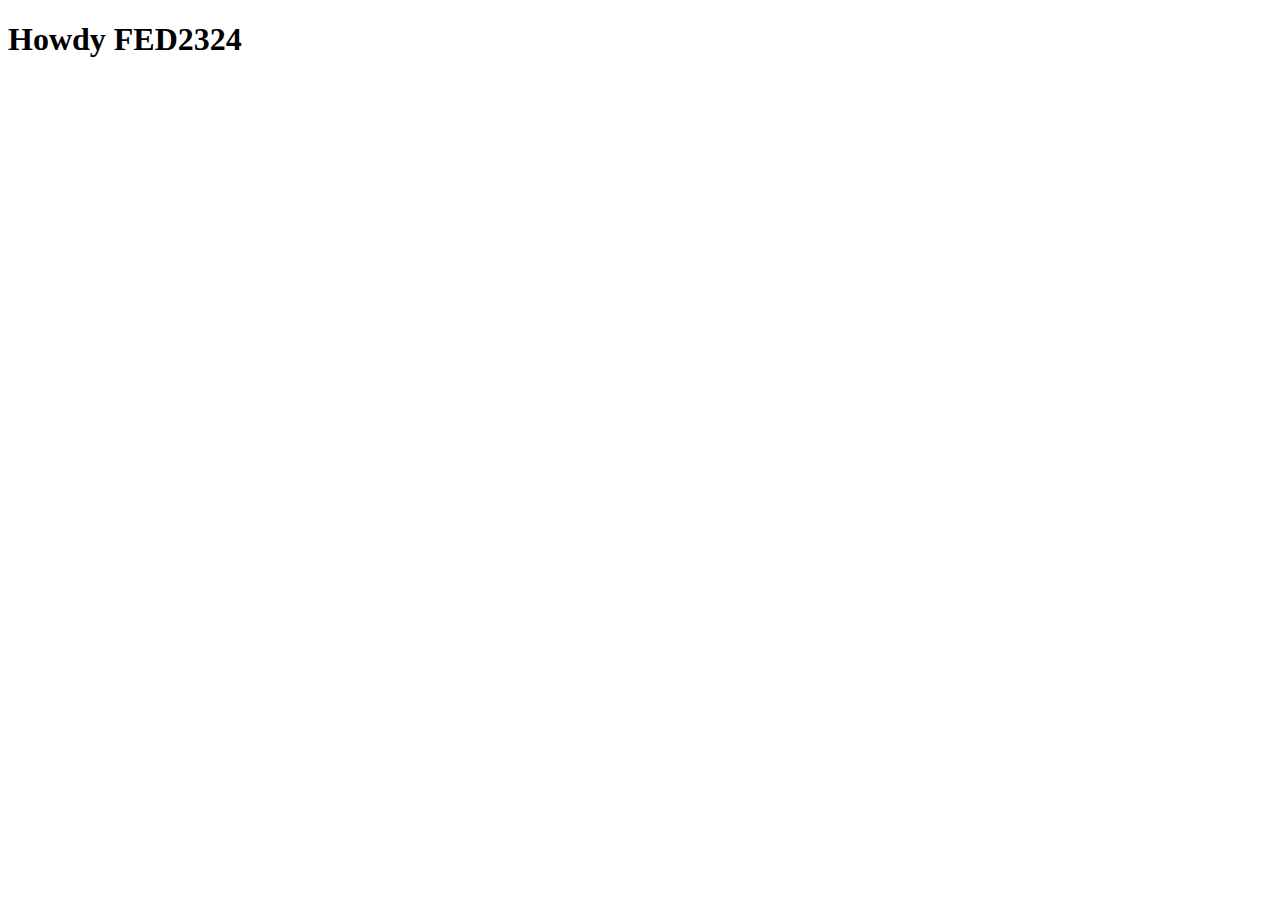
==== index.html @ 6cb4cf5d "Add files via upload" ====
<!doctype html>
<html lang="nl">
	
<head>
	<meta charset="UTF-8">
	<meta name="author" content="jouw naam">
	<meta name="viewport" content="width=device-width, initial-scale=1">
	
	<title>Howdy FED2324</title>
	
	<link href="styles/style.css" rel="stylesheet">
	<link rel="icon" type="image/svg+xml" href="images/favicon.svg">
</head>

<body>
	<h1>Howdy FED2324</h1>

	<script defer src="scripts/script.js"></script>
</body>
	
</html>
---- styles/style.css ----
/**************/
/* CSS REMEDY */
/**************/
*, *::after, *::before {
  box-sizing:border-box;  
}






/*********************/
/* CUSTOM PROPERTIES */
/*********************/
:root {
	/* startje */
	--color-text:#111;
	--color-background:#eee;
}





/****************/
/* JOUW STYLING */
/****************/

/* jouw code */
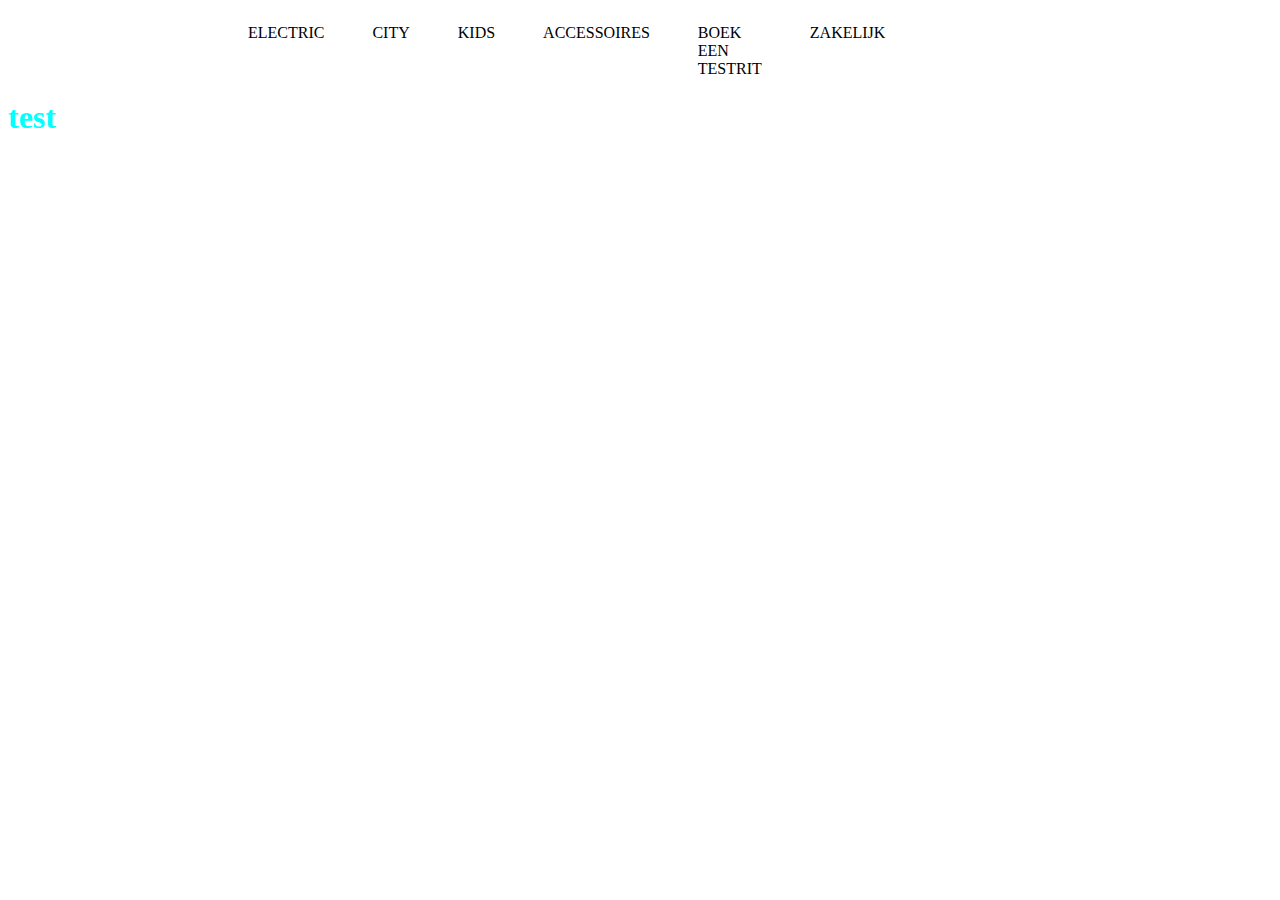
==== commit 507c4e0b: "Add files via upload" ====
--- a/index.html
+++ b/index.html
@@ -1,21 +1,62 @@
-<!doctype html>
-<html lang="nl">
-	
-<head>
-	<meta charset="UTF-8">
-	<meta name="author" content="jouw naam">
-	<meta name="viewport" content="width=device-width, initial-scale=1">
-	
-	<title>Howdy FED2324</title>
-	
-	<link href="styles/style.css" rel="stylesheet">
-	<link rel="icon" type="image/svg+xml" href="images/favicon.svg">
-</head>
-
-<body>
-	<h1>Howdy FED2324</h1>
-
-	<script defer src="scripts/script.js"></script>
-</body>
-	
-</html>
+<!doctype html>
+<html lang="nl">
+	
+<head>
+	<meta charset="UTF-8">
+	<meta name="author" content="Maeren">
+	<meta name="viewport" content="width=device-width, initial-scale=1">
+	
+	<title>fed veloretti</title>
+	
+	<link href="styles/style.css" rel="stylesheet">
+	<link rel="icon" type="image/svg+xml" href="images/favicon.svg">
+</head>
+
+<body>
+    <nav>
+		<ul>
+			<li>
+				<a href="">electric</a>
+			</li>
+			<li>
+				<a href="">city</a>
+			</li>
+			<li>
+				<a href="">kids</a>
+			</li>
+			<li>
+				<a href="">accessoires</a>
+			</li>
+			<li>
+				<a href="">boek een testrit</a>
+			</li>
+			<li>
+				<a href="">zakelijk</a>
+			</li>
+			<li>
+				<a href="">nl</a>
+				<img src="images/nederlandse-vlag.png" alt="taal">
+			</li>
+			<li>
+				<img src="images/login-icon.png" alt="log in en sign up">
+			</li>
+			<li>
+				<img src="images/winkelmand-icon.png" alt="winkelmand">
+			</li>
+		</ul>
+
+	</nav>
+
+    <main>
+		<h1>test</h1>
+
+		<script src="scripts/script.js"></script>
+
+	</main>
+
+    <footer>
+
+	</footer>
+</body>
+	
+</html>--- a/styles/style.css
+++ b/styles/style.css
@@ -1,31 +1,33 @@
-/**************/
-/* CSS REMEDY */
-/**************/
-*, *::after, *::before {
-  box-sizing:border-box;  
-}
-
-
-
-
-
-
-/*********************/
-/* CUSTOM PROPERTIES */
-/*********************/
-:root {
-	/* startje */
-	--color-text:#111;
-	--color-background:#eee;
-}
-
-
-
-
-
-/****************/
-/* JOUW STYLING */
-/****************/
-
-/* jouw code */
-
+h1 {
+    color:aqua;
+}
+
+nav {
+    display: block;
+}
+
+nav ul {
+    list-style:none;
+    display:flex;
+    overflow: hidden;
+    width: 100%;
+    margin-top: 0;
+    color:black;
+    padding-top: 1em;
+    padding-left: 15em;
+}
+
+li {
+    padding-right: 3em;
+
+}
+
+ul :nth-child(7) {
+    padding-left: 40em;
+}
+
+nav a {
+    text-transform: uppercase;
+    color: black;
+    text-decoration: none;
+}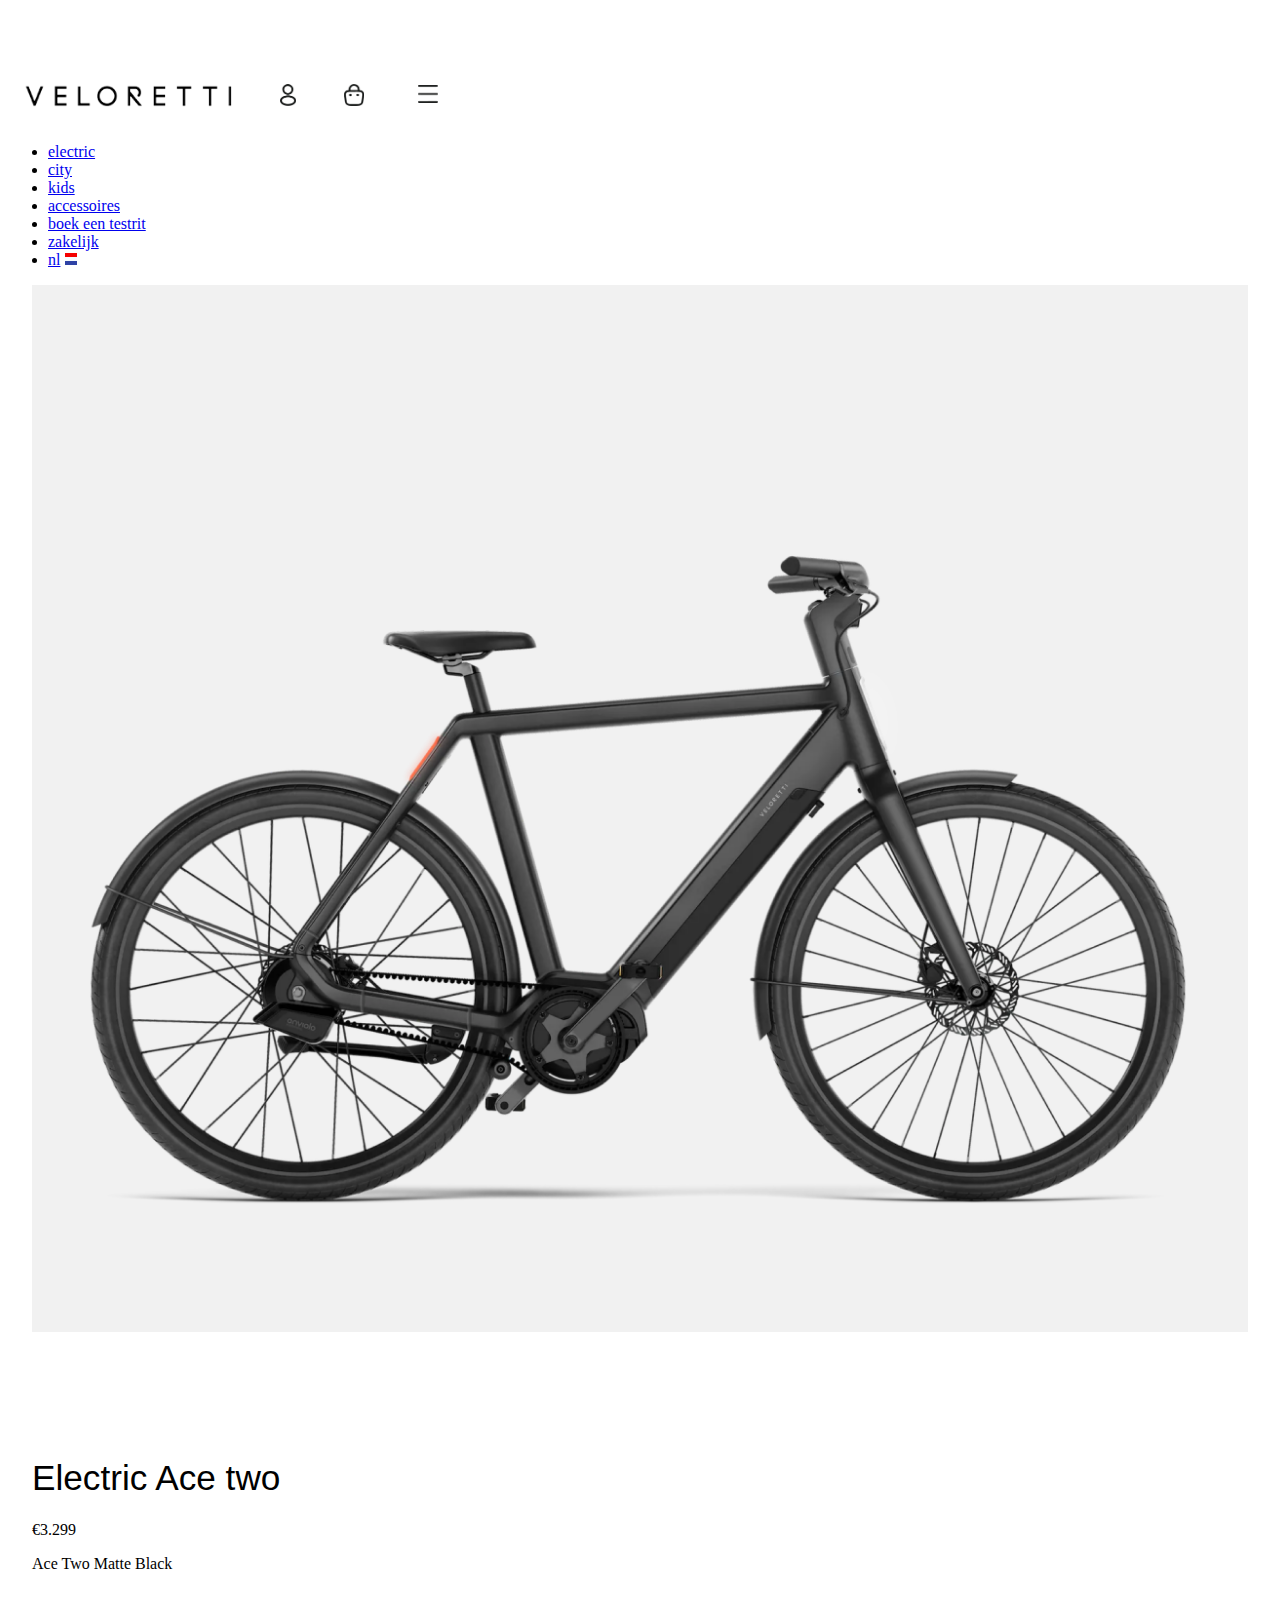
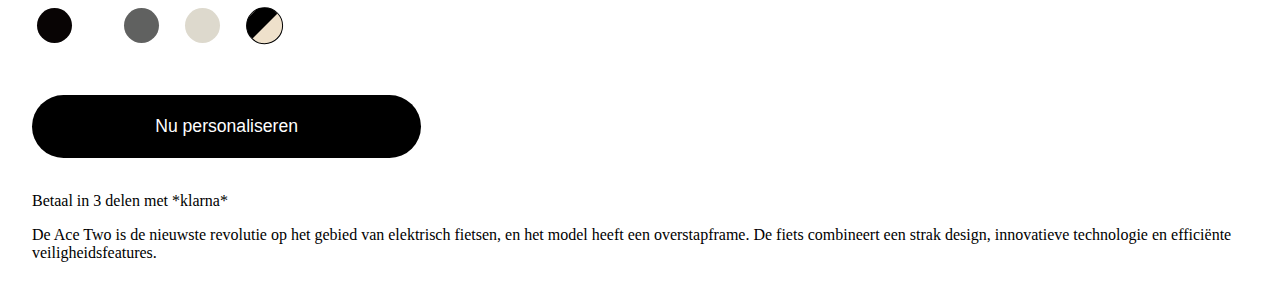
==== commit f8b1f731: "Add files via upload" ====
--- a/index.html
+++ b/index.html
@@ -16,26 +16,7 @@
     <nav>
 		<ul>
 			<li>
-				<a href="">electric</a>
-			</li>
-			<li>
-				<a href="">city</a>
-			</li>
-			<li>
-				<a href="">kids</a>
-			</li>
-			<li>
-				<a href="">accessoires</a>
-			</li>
-			<li>
-				<a href="">boek een testrit</a>
-			</li>
-			<li>
-				<a href="">zakelijk</a>
-			</li>
-			<li>
-				<a href="">nl</a>
-				<img src="images/nederlandse-vlag.png" alt="taal">
+				<img src="images/logo-veloretti.png" alt="veloretti logo">
 			</li>
 			<li>
 				<img src="images/login-icon.png" alt="log in en sign up">
@@ -43,14 +24,69 @@
 			<li>
 				<img src="images/winkelmand-icon.png" alt="winkelmand">
 			</li>
+			<li>
+				<button><img src="images/hamburgermenu-icon.png" alt="hamburgermenu"></button>
+			</li>
+		</ul>
+	</nav>
+
+	<ul>
+		<li>
+			<a href="#">electric</a>
+		</li>
+		<li>
+			<a href="#">city</a>
+		</li>
+		<li>
+			<a href="#">kids</a>
+		</li>
+		<li>
+			<a href="#">accessoires</a>
+		</li>
+		<li>
+			<a href="#">boek een testrit</a>
+		</li>
+		<li>
+			<a href="#">zakelijk</a>
+		</li>
+		<li>
+			<a href="#">nl</a>
+			<img src="images/nederlandse-vlag.png" alt="taal">
+		</li>
+	</ul>
+
+    <main>
+		<img src="images/ace-two-side-2.png">
+
+		<h1>Electric Ace two</h1> 
+
+		<p>€3.299</p>
+
+		<p>Ace Two Matte Black</p>
+
+		<ul>
+			<li>
+				<button></button>
+			</li>
+			<li>
+				<button></button>
+			</li>
+			<li>
+				<button></button>
+			</li>
+			<li>
+				<button></button>
+			</li>
 		</ul>
 
-	</nav>
+		
 
-    <main>
-		<h1>test</h1>
+		<button>Nu personaliseren</button>
 
 		<script src="scripts/script.js"></script>
+
+		<p>Betaal in 3 delen met *klarna*</p>
+		<p>De Ace Two is de nieuwste revolutie op het gebied van elektrisch fietsen, en het model heeft een overstapframe. De fiets combineert een strak design, innovatieve technologie en efficiënte veiligheidsfeatures.</p>
 
 	</main>
 
--- a/styles/style.css
+++ b/styles/style.css
@@ -1,33 +1,219 @@
+/**************/
+/* CSS REMEDY */
+/**************/
+*, *::after, *::before {
+    box-sizing:border-box;  
+  }
+  
+  
+  
+  
+  
+  
+  /*********************/
+  /* CUSTOM PROPERTIES */
+  /*********************/
+  :root {
+      /* startje */
+      --color-text:#111;
+      --color-background:#eee;
+  }
+  
+  
+  
+  
+  
+  /****************/
+  /* JOUW STYLING */
+  /****************/
+
+html {
+    display: flex;
+}
+
+main {
+    margin-left: 1.5em;
+    margin-right: 1.5em;
+}
+
 h1 {
-    color:aqua;
-}
+    font-family: Arial, Helvetica, sans-serif;
+    font-size: 2.2em;
+    font-weight: 500;
+    display: flex;
+    margin-top: 10%;
+}
+
+  /* werkt niet */
+main :nth-of-type(1) p {
+    font-family: Arial, Helvetica, sans-serif;
+    font-size: 6em;
+    font-weight: 100;
+    margin-right: 0;
+    display: flex;
+    justify-content: flex-end;
+    align-items: flex-start;
+}
+
+main :nth-of-type(2) p {
+    font-family: Arial, Helvetica, sans-serif;
+    font-size: 4em;
+    font-weight: 100;
+    display: flex;
+}
+  /* werkt niet */
+
+main button {
+    margin-top: 1em;
+    margin-bottom: 1em;
+    padding: 1.2em;
+    padding-left: 7em;
+    padding-right: 7em;
+    font-size: 1.1em;
+    border-radius: 5em;
+    background-color: black;
+    color: white;
+    border: none;
+}
+
+main ul {
+    list-style:none;
+    margin-left: 0;
+}
+
+main ul button {
+    border-radius: 5em;
+    padding: 1em;
+    margin-top: 1em;
+    margin-left: 0;
+    margin-right: 0;
+}
+
+main ul li:first-of-type button {
+    background-color: #080404;
+    margin-right: -1.5em;
+    margin-left: -2em;
+}
+
+main ul li:nth-of-type(2) button {
+    background-color: #606160;
+    margin-right: -1.5em;
+
+}
+
+main ul li:nth-of-type(3) button {
+    background-color: #ddd9cd;
+    margin-right: -1.5em;
+}
+
+main ul li:nth-of-type(4) button {
+    background-color: #efe1cb;
+    border-color: black;
+    border: .01em solid black;
+    background: linear-gradient(
+        to right,
+        #efe1cb 0%,
+        #efe1cb 50%,
+        black 50%,
+        black 100%);
+    rotate: 225deg;
+}
+
+main ul li {
+    display: inline-block;
+}
+
+main img{
+    max-width: 100%;
+    height: auto;
+    margin: 0;
+    background-color: #f1f1f1;
+}
+
+/*********************/
+  /* NAVIGATIEBALK */
+  /*********************/
 
 nav {
-    display: block;
-}
-
-nav ul {
-    list-style:none;
-    display:flex;
-    overflow: hidden;
-    width: 100%;
-    margin-top: 0;
-    color:black;
-    padding-top: 1em;
-    padding-left: 15em;
-}
-
-li {
-    padding-right: 3em;
-
-}
-
-ul :nth-child(7) {
-    padding-left: 40em;
+    display: flex;
 }
 
 nav a {
     text-transform: uppercase;
     color: black;
     text-decoration: none;
+    font-family: Arial, Helvetica, sans-serif
+}
+
+nav ul {
+    list-style:none;
+    overflow: hidden;
+    display: flex;
+    width: 100%;
+    margin-top: 0;
+    color:black;
+    margin-top: 6%;
+    padding-left: 1em;
+}
+
+li {
+    padding-right: 3em;
+}
+
+ul img {
+    max-width: 13em;
+    height: auto;
+    margin-top: 0;
+}
+
+ul :nth-of-type(2) img, ul :nth-of-type(3) img, ul :nth-of-type(4) img {
+    max-height: 1.4em;
+    width: auto;
+    justify-content: flex-end;
+    margin-right: 0;
+}
+
+nav ul li:not(:first-of-type) {
+    margin-top: 0;
+    max-width: 15em;
+    height: auto;
+}
+
+/*********************/
+  /*                  */
+  /*********************/
+
+nav ul li ul {
+    list-style: none;
+    display: none;
+}
+
+nav ul li button {
+    border: none;
+    background-color: transparent;
+}
+
+nav ul li ul li a {
+    width: 100%;
+    display: block;
+    background-color: black;
+    color: black;
+    font-size: 1.0em;
+    padding: 1.5em 1.6em;
+    transition: 0.2s;
+    text-decoration: none;
+}
+
+@media screen and (min-width: 2000px) {
+	.hamburger-container { display: none; }
+	nav {
+		ul#menu {
+			display: inline;
+
+			li {
+				display: inline-block;
+				margin-right: -5px;
+			}
+		}
+	}
 }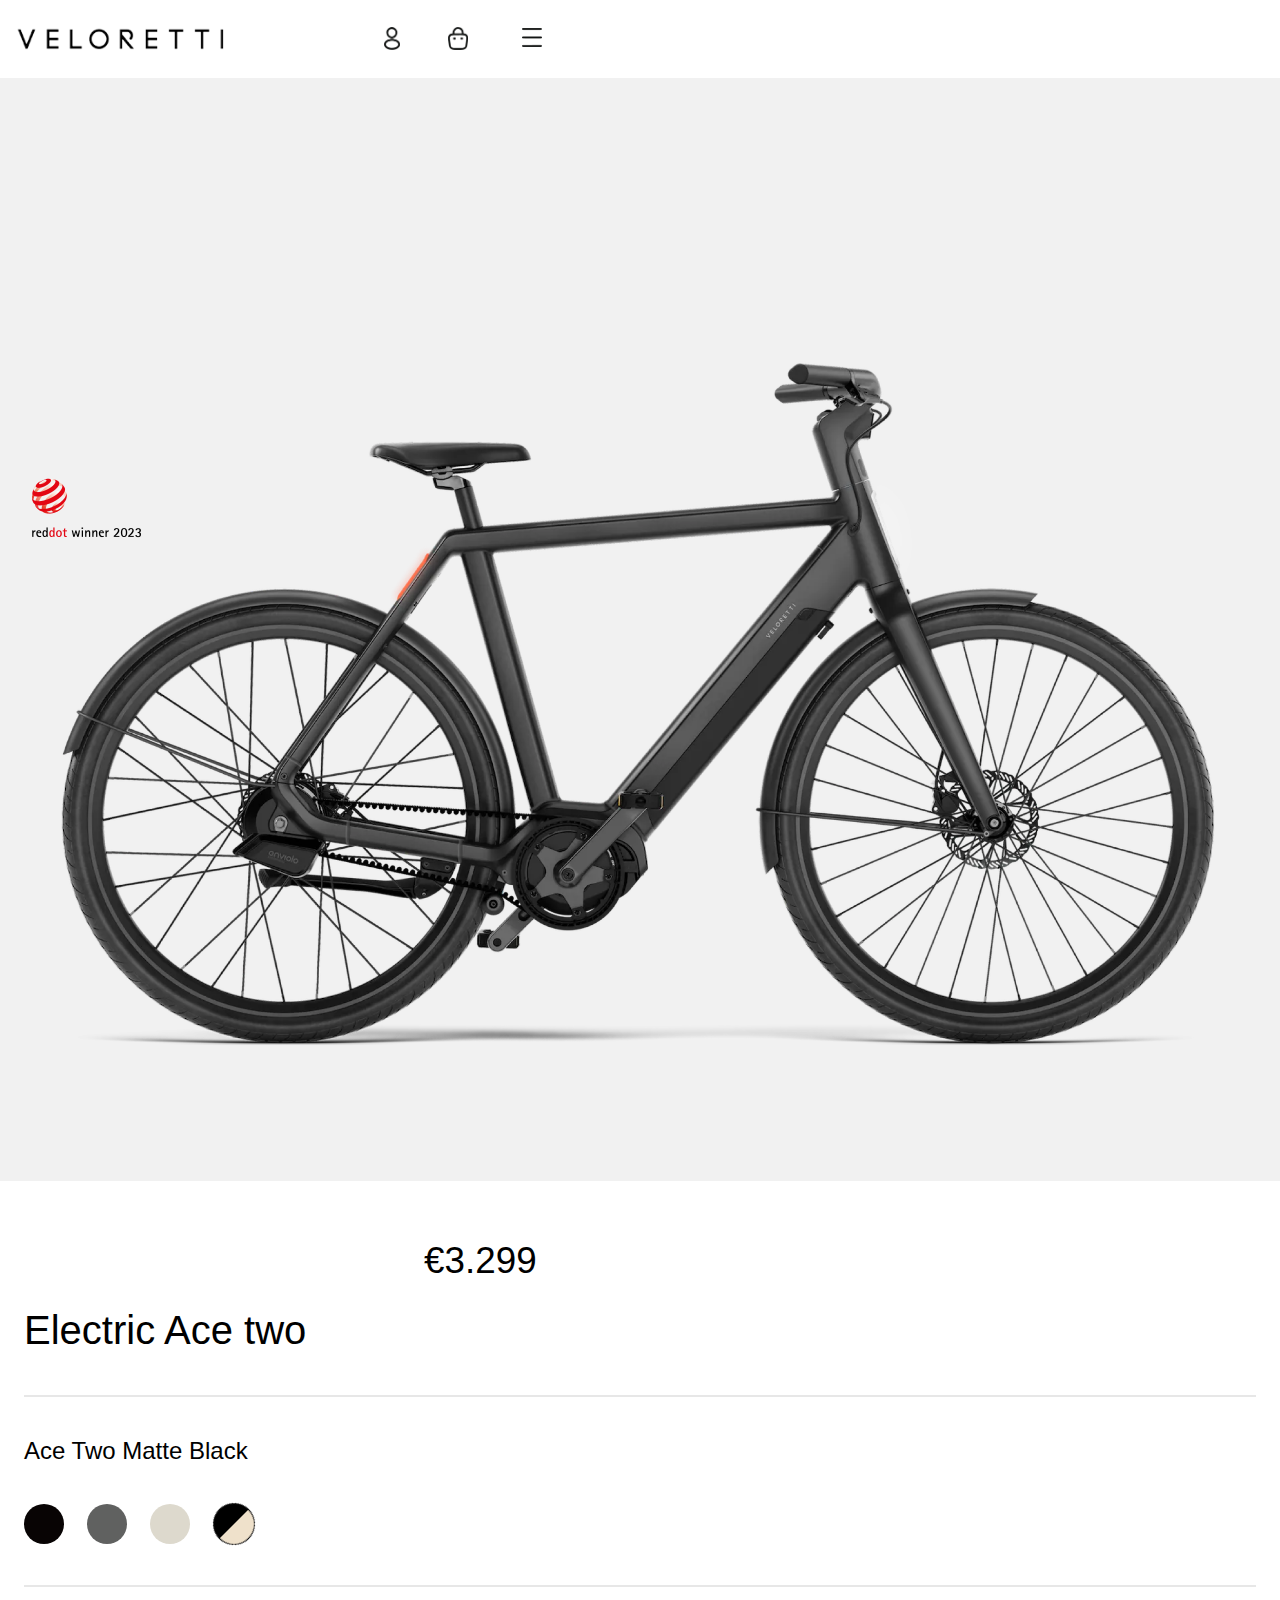
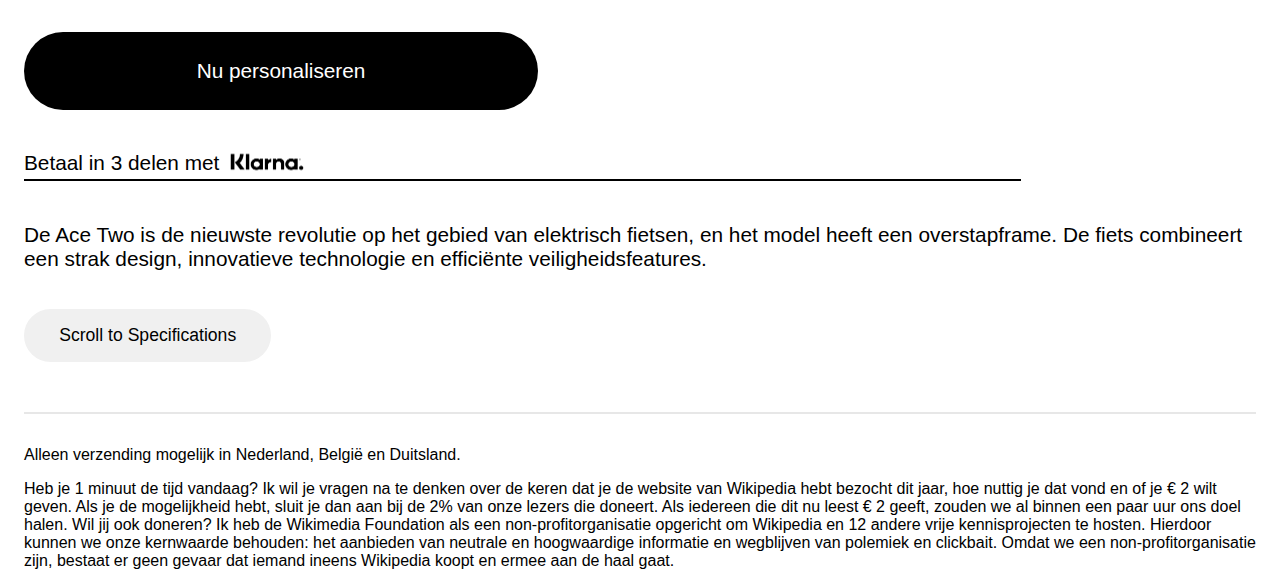
==== commit fc2eea2a: "Add files via upload" ====
--- a/index.html
+++ b/index.html
@@ -25,42 +25,52 @@
 				<img src="images/winkelmand-icon.png" alt="winkelmand">
 			</li>
 			<li>
-				<button><img src="images/hamburgermenu-icon.png" alt="hamburgermenu"></button>
+				<button aria-label="menu" aria-expanded="false"><img src="images/hamburgermenu-icon.png" alt="hamburgermenu" aria-hidden="true"></button>
 			</li>
 		</ul>
 	</nav>
 
+<!--
+	<button><img src="images/hamburgermenu-close-icon.png"></button>
+
 	<ul>
 		<li>
-			<a href="#">electric</a>
+			<button>electric</button>
 		</li>
 		<li>
-			<a href="#">city</a>
+			<button>city</button>
 		</li>
 		<li>
-			<a href="#">kids</a>
+			<button>kids</button>
 		</li>
 		<li>
-			<a href="#">accessoires</a>
+			<button>accessoires</button>
 		</li>
 		<li>
-			<a href="#">boek een testrit</a>
+			<button>boek een testrit</button>
 		</li>
 		<li>
-			<a href="#">zakelijk</a>
+			<button>zakelijk</button>
 		</li>
 		<li>
-			<a href="#">nl</a>
+			<button>nl</button>
 			<img src="images/nederlandse-vlag.png" alt="taal">
 		</li>
 	</ul>
+-->
 
     <main>
 		<img src="images/ace-two-side-2.png">
 
+		<img src="images/reddot-winner.png">
+
+	<div class=TitelPrijs>
 		<h1>Electric Ace two</h1> 
 
 		<p>€3.299</p>
+	</div>
+
+	<div class="Line"></div>
 
 		<p>Ace Two Matte Black</p>
 
@@ -79,14 +89,24 @@
 			</li>
 		</ul>
 
-		
+		<div class="Line2"></div>
 
 		<button>Nu personaliseren</button>
 
 		<script src="scripts/script.js"></script>
 
-		<p>Betaal in 3 delen met *klarna*</p>
+		<p>Betaal in 3 delen met<img src="images/Klarna-Logo.png"></p>
 		<p>De Ace Two is de nieuwste revolutie op het gebied van elektrisch fietsen, en het model heeft een overstapframe. De fiets combineert een strak design, innovatieve technologie en efficiënte veiligheidsfeatures.</p>
+
+		<button>Scroll to Specifications</button>
+
+		<div class="Line3"></div>
+
+		<p>Alleen verzending mogelijk in Nederland, België en Duitsland.</p>
+
+		<p>Heb je 1 minuut de tijd vandaag? Ik wil je vragen na te denken over de keren dat je de website van Wikipedia hebt bezocht dit jaar, hoe nuttig je dat vond en of je € 2 wilt geven. Als je de mogelijkheid hebt, sluit je dan aan bij de 2% van onze lezers die doneert. Als iedereen die dit nu leest € 2 geeft, zouden we al binnen een paar uur ons doel halen. Wil jij ook doneren?
+
+			Ik heb de Wikimedia Foundation als een non-profitorganisatie opgericht om Wikipedia en 12 andere vrije kennisprojecten te hosten. Hierdoor kunnen we onze kernwaarde behouden: het aanbieden van neutrale en hoogwaardige informatie en wegblijven van polemiek en clickbait. Omdat we een non-profitorganisatie zijn, bestaat er geen gevaar dat iemand ineens Wikipedia koopt en ermee aan de haal gaat.</p>
 
 	</main>
 
--- a/styles/style.css
+++ b/styles/style.css
@@ -29,6 +29,14 @@
 
 html {
     display: flex;
+    position: relative;
+    font-family: Arial, Helvetica, sans-serif;
+    width: 100%;
+    height: 100%;
+}
+
+body {
+    margin:0;
 }
 
 main {
@@ -36,44 +44,63 @@
     margin-right: 1.5em;
 }
 
+.TitelPrijs {
+    display: flex;
+}
+
 h1 {
-    font-family: Arial, Helvetica, sans-serif;
-    font-size: 2.2em;
+    font-size: 2.5em;
     font-weight: 500;
     display: flex;
     margin-top: 10%;
 }
 
-  /* werkt niet */
-main :nth-of-type(1) p {
-    font-family: Arial, Helvetica, sans-serif;
-    font-size: 6em;
+.TitelPrijs p{
+    font-size: 2.3em;
     font-weight: 100;
-    margin-right: 0;
-    display: flex;
-    justify-content: flex-end;
-    align-items: flex-start;
-}
-
-main :nth-of-type(2) p {
-    font-family: Arial, Helvetica, sans-serif;
-    font-size: 4em;
+    display: flex;
+    flex: flex-end;
+    margin-top: 1.5em;
+    margin-left: 3.2em;
+}
+
+main > p:nth-of-type(1) {
+    font-size: 1.5em;
     font-weight: 100;
     display: flex;
 }
-  /* werkt niet */
-
-main button {
+
+main p:nth-of-type(2) {
+    font-size: 1.3em;
+    font-weight: 100;
+    display: flex;
+    border-bottom: solid;
+    border-bottom-width: .1em;
+    border-bottom-color: black;
+    margin-right: 11.3em;
+    padding-bottom: .2em;
+    margin-bottom: 2em;
+}
+
+main p:nth-of-type(3) {
+    font-size: 1.3em;
+    font-weight: 100;
+    display: flex;
+}
+
+main > button:first-of-type {
     margin-top: 1em;
     margin-bottom: 1em;
-    padding: 1.2em;
-    padding-left: 7em;
-    padding-right: 7em;
-    font-size: 1.1em;
+    padding-top: 1.3em; 
+    padding-bottom: 1.3em;
+    padding-left: 8.3em;
+    padding-right: 8.3em;
+    font-size: 1.3em;
     border-radius: 5em;
     background-color: black;
     color: white;
     border: none;
+    align-content: center;
 }
 
 main ul {
@@ -83,7 +110,7 @@
 
 main ul button {
     border-radius: 5em;
-    padding: 1em;
+    padding: 1.5em;
     margin-top: 1em;
     margin-left: 0;
     margin-right: 0;
@@ -91,19 +118,20 @@
 
 main ul li:first-of-type button {
     background-color: #080404;
-    margin-right: -1.5em;
-    margin-left: -2em;
+    margin-left: -3em;
+    border: none;
 }
 
 main ul li:nth-of-type(2) button {
     background-color: #606160;
-    margin-right: -1.5em;
-
+    margin-left: -2.2em;
+    border: none;
 }
 
 main ul li:nth-of-type(3) button {
     background-color: #ddd9cd;
-    margin-right: -1.5em;
+    margin-left: -2.2em;
+    border: none;
 }
 
 main ul li:nth-of-type(4) button {
@@ -117,17 +145,71 @@
         black 50%,
         black 100%);
     rotate: 225deg;
+    margin-left: -2.2em;
+}
+
+main > button:last-of-type {
+    margin-top: 1em;
+    margin-bottom: 1em;
+    padding: .9em;
+    padding-left: 2em;
+    padding-right: 2em;
+    font-size: 1.1em;
+    border-radius: 5em;
+    background-color: #f0f0f0;
+    color: black;
+    border: none;
 }
 
 main ul li {
     display: inline-block;
 }
 
-main img{
-    max-width: 100%;
+main img:nth-child(1) {
+    width: calc(100% + 3em);
     height: auto;
-    margin: 0;
+    margin: 0 -1.5em;
     background-color: #f1f1f1;
+}
+
+main img:nth-child(2) {
+    position: absolute;
+    left: 0;
+    margin-top: 25em;
+    margin-left: 2em;
+}
+
+main p img:first-child {
+    position: absolute;
+    left: 0;
+    width: 4.5em;
+    margin-left: 10.6em;
+    margin-top: -.97em;
+    background-color: transparent;
+}
+
+.Line {
+    height: 2px;
+    width: 100% - 1.5em;
+    background-color: #e7e7e7;
+    margin-top: 1em;
+    margin-bottom: 2.5em;
+}
+
+.Line2 {
+    height: 2px;
+    width: 100% - 1.5em;
+    background-color: #e7e7e7;
+    margin-top: 2.5em;
+    margin-bottom: 1.5em;
+}
+
+.Line3 {
+    height: 2px;
+    width: 100% - 1.5em;
+    background-color: #e7e7e7;
+    margin-top: 2em;
+    margin-bottom: 2em;
 }
 
 /*********************/
@@ -135,7 +217,11 @@
   /*********************/
 
 nav {
-    display: flex;
+    position: sticky;
+    top: 0;
+    background-color: white;
+    padding-bottom: .2em;
+    padding-top: .2em;
 }
 
 nav a {
@@ -152,8 +238,10 @@
     width: 100%;
     margin-top: 0;
     color:black;
-    margin-top: 6%;
+    margin-top: 1.5em;
+    margin-bottom: 1.3em;
     padding-left: 1em;
+    position: sticky;
 }
 
 li {
@@ -166,21 +254,39 @@
     margin-top: 0;
 }
 
-ul :nth-of-type(2) img, ul :nth-of-type(3) img, ul :nth-of-type(4) img {
+nav ul :nth-of-type(2) img, ul :nth-of-type(3) img, ul :nth-of-type(4) img {
     max-height: 1.4em;
     width: auto;
     justify-content: flex-end;
     margin-right: 0;
 }
 
+nav ul :nth-of-type(2) img {
+    margin-left: 7em
+}
+
+nav ul :nth-of-type(4) button {
+    margin-right: -1.3em;
+    display:grid;
+    place-items: center;
+}
+
+nav ul :nth-of-type(4) button img {
+    margin-right: -1.3em;
+}
+
+nav ul :nth-of-type(4) button[aria-expanded="true"] img {
+    content: url('../images/hamburgermenu-close-icon.png') / "hamburgermenu close icon";
+}
+
 nav ul li:not(:first-of-type) {
     margin-top: 0;
-    max-width: 15em;
+    max-width: 100%;
     height: auto;
 }
 
 /*********************/
-  /*                  */
+  /*  DROPDOWN-MENU   */
   /*********************/
 
 nav ul li ul {
@@ -202,18 +308,4 @@
     padding: 1.5em 1.6em;
     transition: 0.2s;
     text-decoration: none;
-}
-
-@media screen and (min-width: 2000px) {
-	.hamburger-container { display: none; }
-	nav {
-		ul#menu {
-			display: inline;
-
-			li {
-				display: inline-block;
-				margin-right: -5px;
-			}
-		}
-	}
 }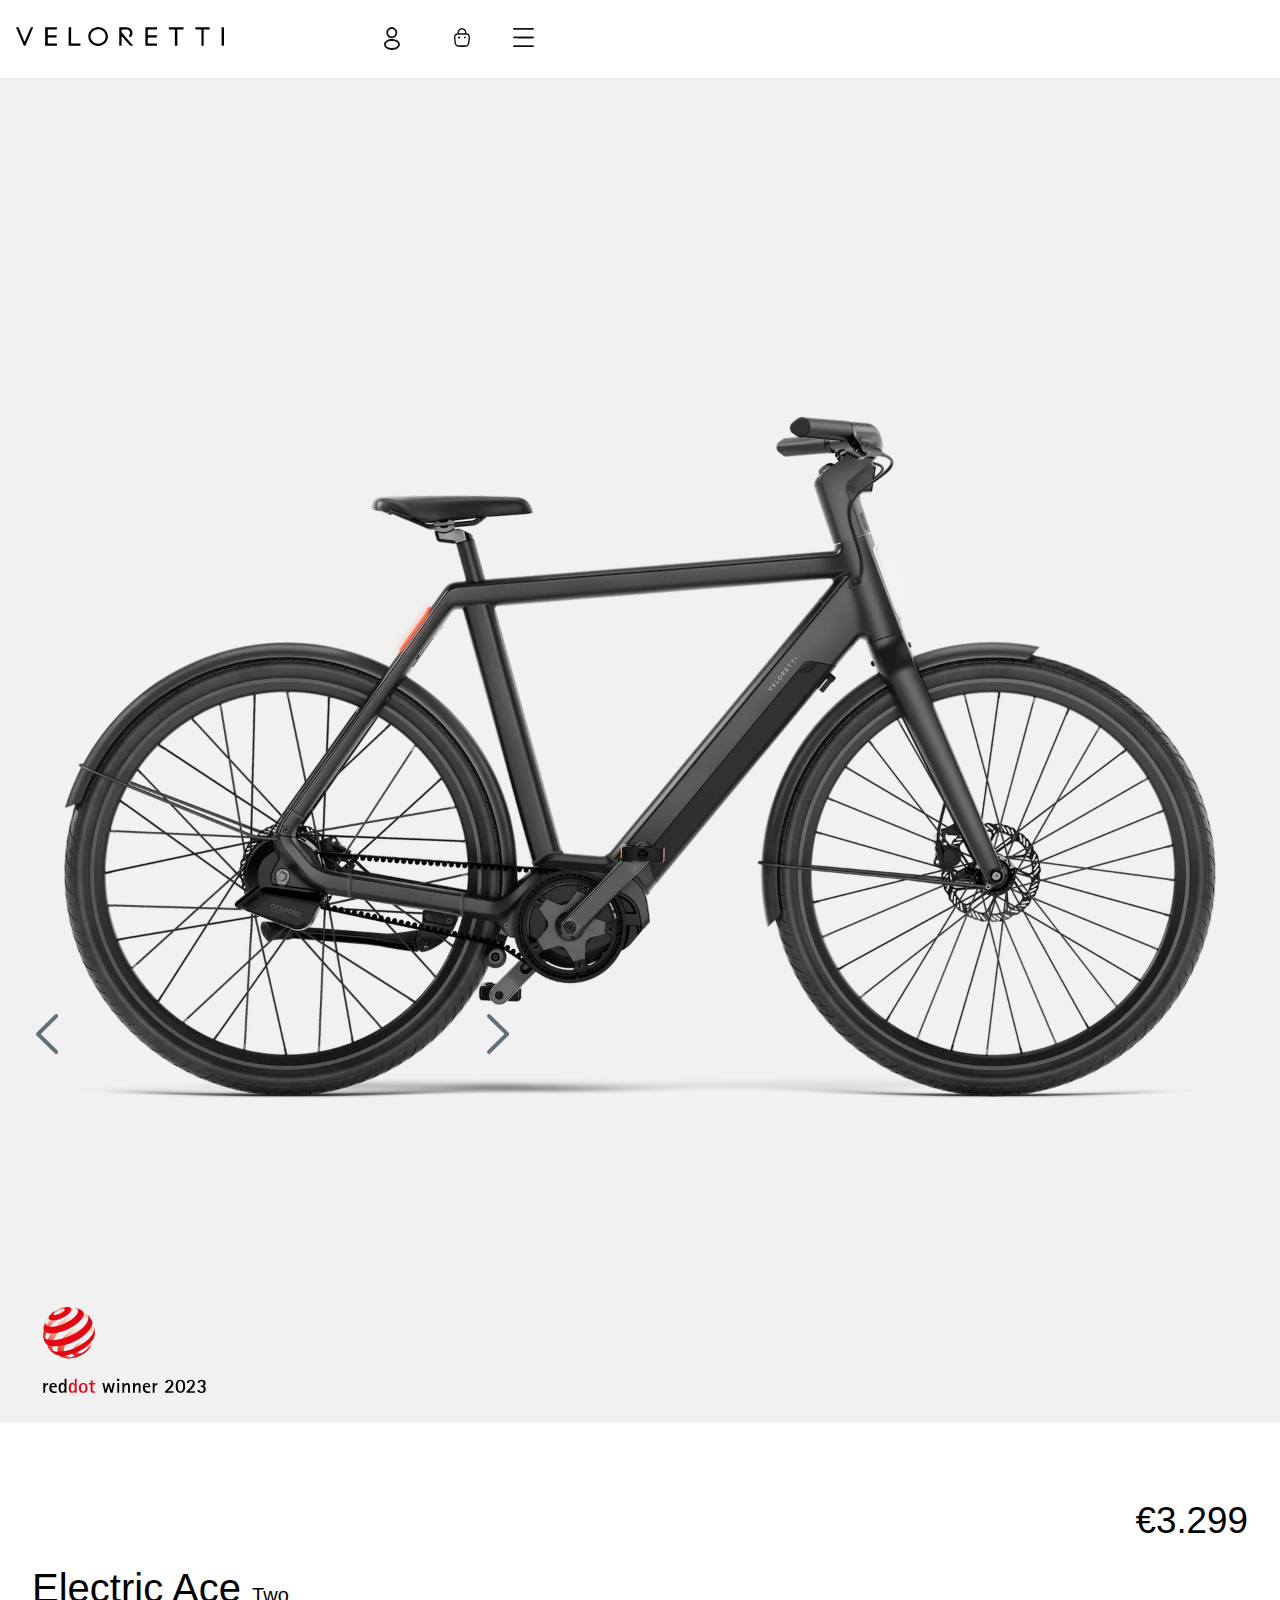
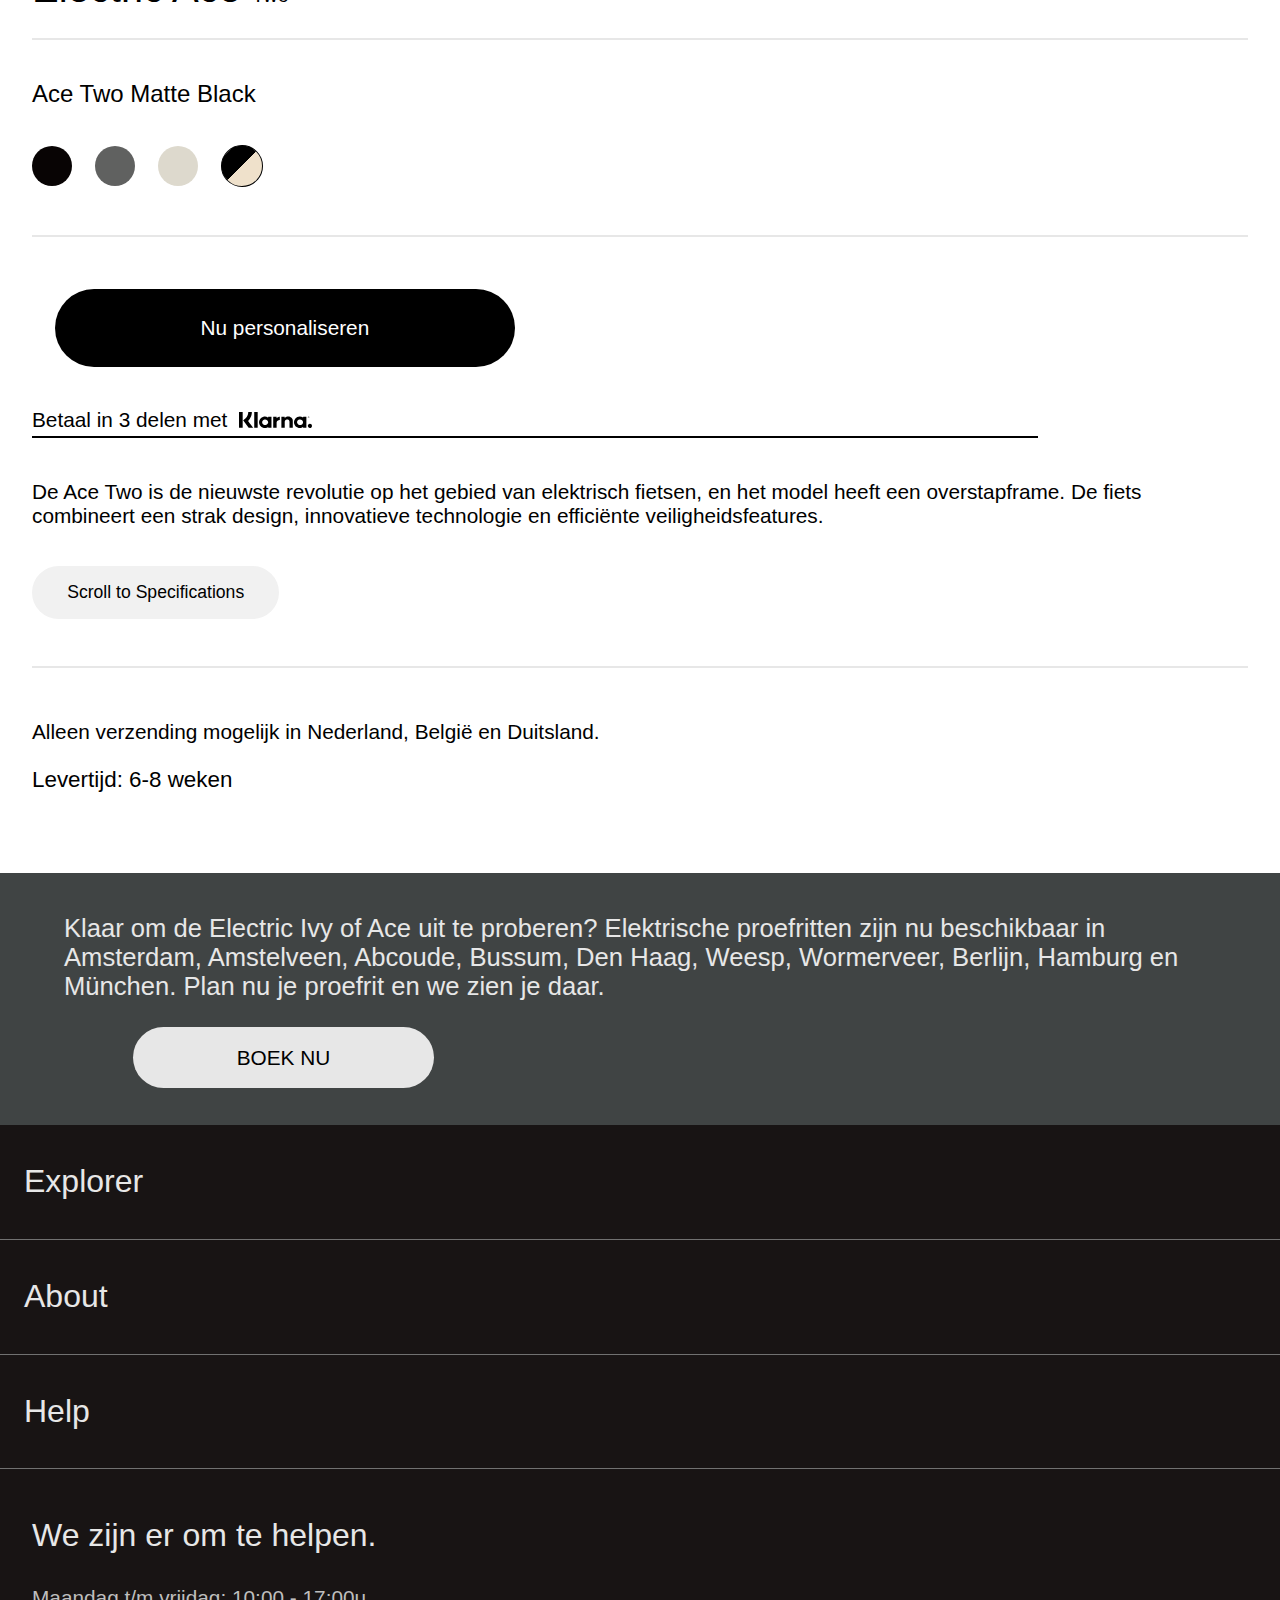
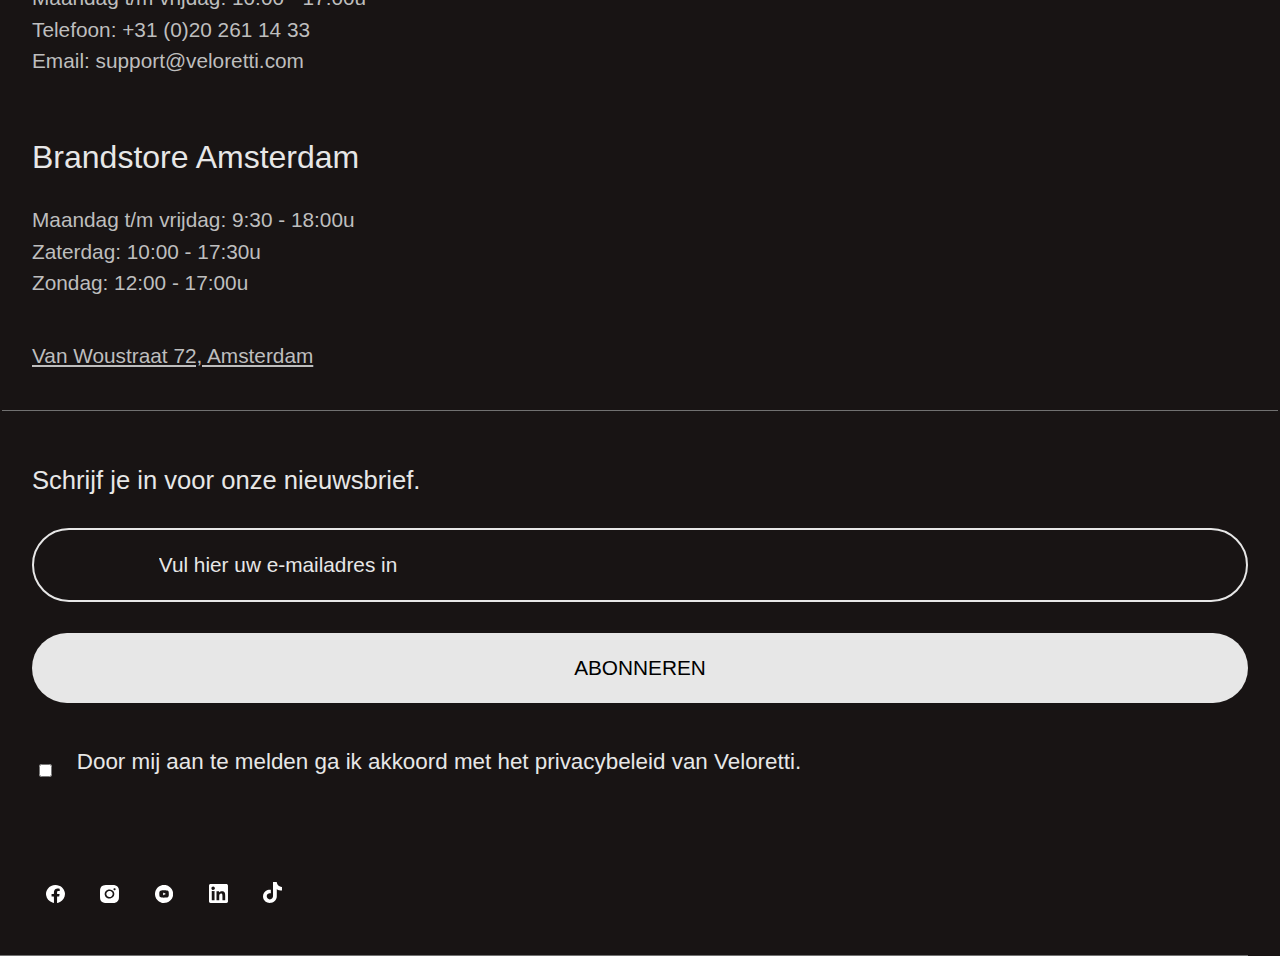
==== commit 8d27bce6: "Add files via upload" ====
--- a/index.html
+++ b/index.html
@@ -6,71 +6,69 @@
 	<meta name="author" content="Maeren">
 	<meta name="viewport" content="width=device-width, initial-scale=1">
 	
-	<title>fed veloretti</title>
+	<title>Electric Ace Two</title>
 	
 	<link href="styles/style.css" rel="stylesheet">
-	<link rel="icon" type="image/svg+xml" href="images/favicon.svg">
+	<link rel="icon" type="image/svg+xml" href="images/veloretti-logo-r.jpg">
 </head>
 
 <body>
     <nav>
 		<ul>
 			<li>
-				<img src="images/logo-veloretti.png" alt="veloretti logo">
+				<img src="images/veloretti-logo.svg" alt="veloretti logo">
 			</li>
 			<li>
-				<img src="images/login-icon.png" alt="log in en sign up">
+				<a href="log-in-page.html"><img src="images/login-icon.svg" alt="log in en sign up"></a>
 			</li>
 			<li>
-				<img src="images/winkelmand-icon.png" alt="winkelmand">
+				<button><img src="images/winkelmand-icon.svg" alt="winkelmand"></button>
 			</li>
 			<li>
-				<button aria-label="menu" aria-expanded="false"><img src="images/hamburgermenu-icon.png" alt="hamburgermenu" aria-hidden="true"></button>
+				<button aria-label="menu" aria-expanded="false"><img src="images/hamburgermenu-icon.svg" alt="menu" aria-hidden="true"></button>
 			</li>
 		</ul>
 	</nav>
 
-<!--
-	<button><img src="images/hamburgermenu-close-icon.png"></button>
-
+	<nav>
 	<ul>
 		<li>
-			<button>electric</button>
+			<button>Accessoires</button>
 		</li>
 		<li>
-			<button>city</button>
+			<button>Electric</button>
 		</li>
 		<li>
-			<button>kids</button>
+			<button>City</button>
 		</li>
 		<li>
-			<button>accessoires</button>
+			<button>Kids</button>
 		</li>
 		<li>
-			<button>boek een testrit</button>
+			<button>Locaties</button>
 		</li>
 		<li>
-			<button>zakelijk</button>
-		</li>
-		<li>
-			<button>nl</button>
-			<img src="images/nederlandse-vlag.png" alt="taal">
+			<button>Zakelijk</button>
 		</li>
 	</ul>
--->
+
+	<p>kies je land : nl<img src="images/nederlandse-vlag.svg" alt="nederlandse vlag"></p>
+	</nav>
 
     <main>
-		<img src="images/ace-two-side-2.png">
+		<img src="images/ace-two-side.png" alt="ace two">
 
-		<img src="images/reddot-winner.png">
+		<img src="images/RedDot.svg" alt="red dot winner">
+
+		<button><img src="images/slider-arrow-left-grey.png" alt="arrow left"></button>
+
+		<button><img src="images/slider-arrow-right-grey.png" alt="arrow right"></button>
 
 	<div class=TitelPrijs>
-		<h1>Electric Ace two</h1> 
+		<h1>Electric Ace <small>Two</small></h1> 
 
 		<p>€3.299</p>
 	</div>
-
-	<div class="Line"></div>
 
 		<p>Ace Two Matte Black</p>
 
@@ -89,28 +87,77 @@
 			</li>
 		</ul>
 
-		<div class="Line2"></div>
-
 		<button>Nu personaliseren</button>
-
-		<script src="scripts/script.js"></script>
-
-		<p>Betaal in 3 delen met<img src="images/Klarna-Logo.png"></p>
+		<img src="images/laserkat.gif" alt="laserkat">
+		
+		<p>Betaal in 3 delen met<img src="images/klarna-logo.svg" alt="klarna"></p>
 		<p>De Ace Two is de nieuwste revolutie op het gebied van elektrisch fietsen, en het model heeft een overstapframe. De fiets combineert een strak design, innovatieve technologie en efficiënte veiligheidsfeatures.</p>
 
 		<button>Scroll to Specifications</button>
 
-		<div class="Line3"></div>
-
 		<p>Alleen verzending mogelijk in Nederland, België en Duitsland.</p>
 
-		<p>Heb je 1 minuut de tijd vandaag? Ik wil je vragen na te denken over de keren dat je de website van Wikipedia hebt bezocht dit jaar, hoe nuttig je dat vond en of je € 2 wilt geven. Als je de mogelijkheid hebt, sluit je dan aan bij de 2% van onze lezers die doneert. Als iedereen die dit nu leest € 2 geeft, zouden we al binnen een paar uur ons doel halen. Wil jij ook doneren?
+		<p>Levertijd: 6-8 weken</p>
 
-			Ik heb de Wikimedia Foundation als een non-profitorganisatie opgericht om Wikipedia en 12 andere vrije kennisprojecten te hosten. Hierdoor kunnen we onze kernwaarde behouden: het aanbieden van neutrale en hoogwaardige informatie en wegblijven van polemiek en clickbait. Omdat we een non-profitorganisatie zijn, bestaat er geen gevaar dat iemand ineens Wikipedia koopt en ermee aan de haal gaat.</p>
+	<aside>
+		<p>Klaar om de Electric Ivy of Ace uit te proberen? Elektrische proefritten zijn nu beschikbaar in Amsterdam, Amstelveen, Abcoude, Bussum, Den Haag, Weesp, Wormerveer, Berlijn, Hamburg en München. Plan nu je proefrit en we zien je daar.</p>
+		<button>boek nu</button>
+	</aside>
 
+		<script src="scripts/script.js"></script>
 	</main>
 
     <footer>
+
+		<ul>
+			<li>
+				<button>Explorer</button>
+			</li>
+			<li>
+				<button>About</button>
+			</li>
+			<li>
+				<button>Help</button>
+			</li>
+		</ul>
+
+		<p>We zijn er om te helpen.</p>
+		<p>Maandag t/m vrijdag: 10:00 - 17:00u</p>
+		<p>Telefoon: +31 (0)20 261 14 33</p>
+		<p>Email: support@veloretti.com</p>
+
+		<p>Brandstore Amsterdam</p>
+		<p>Maandag t/m vrijdag: 9:30 - 18:00u</p>
+		<p>Zaterdag: 10:00 - 17:30u</p>
+		<p>Zondag: 12:00 - 17:00u</p>
+
+		<p>Van Woustraat 72, Amsterdam</p>
+
+		<form>
+			<p>Schrijf je in voor onze nieuwsbrief.</p>
+			<input type="text" value="Vul hier uw e-mailadres in">
+			<input type="submit" value="abonneren">
+			<input type="checkbox">
+			<p>Door mij aan te melden ga ik akkoord met het privacybeleid van Veloretti.</p>
+		</form>
+
+		<ul>
+			<li>
+				<button><img src="images/facebook-icon.svg" alt="facebook icon"></button>
+			</li>
+			<li>
+				<button><img src="images/instagram-icon.svg" alt="instagram icon"></button>
+			</li>
+			<li>
+				<button><img src="images/youtube-icon.svg" alt="youtube icon"></button>
+			</li>
+			<li>
+				<button><img src="images/linkedin-icon.svg" alt="linkedin icon"></button>
+			</li>
+			<li>
+				<button><img src="images/tiktok-icon.svg" alt="tiktok icon"></button>
+			</li>
+		</ul>
 
 	</footer>
 </body>
--- a/styles/style.css
+++ b/styles/style.css
@@ -15,8 +15,14 @@
   /*********************/
   :root {
       /* startje */
-      --color-text:#111;
-      --color-background:#eee;
+      --color-text:#000000;
+      --color-background:#ffffff;
+      --color-primary-button: #000000;
+      --color-primary-button-text: #ffffff;
+      --color-secondary-button: #f1f1f1;
+      --line-color: #e7e7e7;
+      --loginpage-button-border: #e7e7e7;
+      --loginpage-button: #FFFFFF;
   }
   
   
@@ -29,10 +35,12 @@
 
 html {
     display: flex;
-    position: relative;
     font-family: Arial, Helvetica, sans-serif;
     width: 100%;
     height: 100%;
+    margin: 0;
+    padding: 0;
+    background-color: var(--color-background);
 }
 
 body {
@@ -40,28 +48,39 @@
 }
 
 main {
-    margin-left: 1.5em;
-    margin-right: 1.5em;
-}
-
-.TitelPrijs {
-    display: flex;
+    margin-left: 2em;
+    margin-right: 2em;
+}
+
+p {
+    color: var(--color-text)
 }
 
 h1 {
     font-size: 2.5em;
     font-weight: 500;
-    display: flex;
     margin-top: 10%;
+}
+
+.TitelPrijs {
+    display: flex;
+    border-bottom: solid;
+    border-bottom-width: 2px;
+    border-bottom-color: var(--line-color);
+    margin-bottom: 2.5em;
 }
 
 .TitelPrijs p{
     font-size: 2.3em;
     font-weight: 100;
-    display: flex;
-    flex: flex-end;
     margin-top: 1.5em;
-    margin-left: 3.2em;
+    justify-content: flex-end;
+}
+
+.TitelPrijs h1 {
+    justify-content: flex-start;
+    width: 100%;
+    color: var(--color-text)
 }
 
 main > p:nth-of-type(1) {
@@ -70,14 +89,46 @@
     display: flex;
 }
 
+aside {
+    background-color: #404444;
+    width: calc(100% + 4em);
+    padding-left: 4em;
+    padding-right: 4em;
+    padding-bottom: 1em;
+    padding-top: 1em;
+    margin-left:-2em;
+    margin-bottom: -1em;
+    margin-top: 5em;
+}
+
+aside p {
+    color: #e7e7e7;
+    font-size: 1.6em;
+    margin-bottom: 1em;
+}
+
+aside > button {
+    color: #000000;
+    text-transform: uppercase;
+    background-color: #e7e7e7;
+    padding: .9em;
+    padding-left:5em;
+    padding-right:5em;
+    border-radius: 5em;
+    border: none;
+    font-size: 1.3em;
+    margin-right: 3.3em;
+    margin-left: 3.3em;
+    margin-bottom: 1em;
+}
+
 main p:nth-of-type(2) {
     font-size: 1.3em;
     font-weight: 100;
-    display: flex;
     border-bottom: solid;
     border-bottom-width: .1em;
-    border-bottom-color: black;
-    margin-right: 11.3em;
+    border-bottom-color: var(--color-text);
+    margin-right: 10.1em;
     padding-bottom: .2em;
     margin-bottom: 2em;
 }
@@ -88,24 +139,128 @@
     display: flex;
 }
 
-main > button:first-of-type {
-    margin-top: 1em;
+main > button:nth-of-type(3) {
+    margin-top: 1.7em;
     margin-bottom: 1em;
     padding-top: 1.3em; 
     padding-bottom: 1.3em;
-    padding-left: 8.3em;
-    padding-right: 8.3em;
+    padding-left: 7em;
+    padding-right: 7em;
     font-size: 1.3em;
     border-radius: 5em;
-    background-color: black;
-    color: white;
-    border: none;
-    align-content: center;
+    background-color: var(--color-primary-button);
+    color: var(--color-primary-button-text);
+    border: none;
+    margin-left: 1.1em;
+    margin-right: 1.1em;
 }
 
 main ul {
     list-style:none;
     margin-left: 0;
+    padding-bottom: 3em;
+    border-bottom: solid;
+    border-bottom-width: 2px;
+    border-bottom-color: var(--line-color)
+}
+
+main ul li {
+    display: inline-block;
+}
+
+main > img:nth-child(1) {
+    width: calc(100% + 4em);
+    height: auto;
+    margin: 0 -2em;
+    background-color: #f1f1f1;
+    position: relative;
+    padding-bottom: 4em;
+}
+
+main img:nth-child(2) {
+    position: absolute;
+    left: 0;
+    margin-top: -7.5em;
+    margin-left: 2.7em;
+    width: 10.5em;
+}
+
+main > img:nth-of-type(3) {
+    display:none;
+    width: 100%;
+}
+
+main p img:first-child {
+    position: absolute;
+    left: 0;
+    width: 3.5em;
+    margin-left: 11.5em;
+    margin-top: .17em;
+    background-color: transparent;
+}
+
+small {
+    font-size: .5em;
+    padding-bottom: 2em;
+}
+
+main > p:nth-of-type(4) {
+    font-size:1.3em;
+    padding-top: 2.5em;
+    border-top: solid;
+    border-top-width: 2px;
+    border-top-color: var(--line-color)
+}
+
+main > p:nth-of-type(5) {
+    font-size: 1.4em;
+    margin-bottom: 2.5em;
+}
+
+  /****************/
+  /* MAIN BUTTONS */
+  /****************/
+
+  main > button:nth-of-type(3) {
+    margin-top: 1.7em;
+    margin-bottom: 1em;
+    padding-top: 1.3em; 
+    padding-bottom: 1.3em;
+    padding-left: 7em;
+    padding-right: 7em;
+    font-size: 1.3em;
+    border-radius: 5em;
+    background-color: var(--color-primary-button);
+    color: var(--color-primary-button-text);
+    border: none;
+    margin-left: 1.1em;
+    margin-right: 1.1em;
+}
+
+main button:nth-of-type(1) img {
+    width: 3em;
+    height: auto;
+    position: absolute;
+    margin-left: -.8em;
+    margin-top: -32em;
+}
+
+main button:nth-of-type(2) img {
+    width: 3em;
+    height: auto;
+    position: absolute;
+    margin-left: 31.8em;
+    margin-top: -32em;
+}
+
+main > button:nth-of-type(2) {
+    background-color: transparent;
+    border: none;
+}
+
+main > button:nth-of-type(1) {
+    background-color: transparent;
+    border: none;
 }
 
 main ul button {
@@ -116,7 +271,7 @@
     margin-right: 0;
 }
 
-main ul li:first-of-type button {
+main ul li:nth-of-type(1) button {
     background-color: #080404;
     margin-left: -3em;
     border: none;
@@ -144,91 +299,58 @@
         #efe1cb 50%,
         black 50%,
         black 100%);
-    rotate: 225deg;
+    transform: rotate(225deg);
     margin-left: -2.2em;
+}
+
+main ul li button:focus {
+    outline: 1px solid var(--color-text);
+    outline-offset: 6px;
+}
+
+main ul li button:hover {
+    outline: 1px solid var(--color-text);
+    outline-offset: 6px;
+}
+
+main ul li button:active {
+    outline: 1px solid ;
+    outline-offset: 6px;
 }
 
 main > button:last-of-type {
     margin-top: 1em;
-    margin-bottom: 1em;
+    margin-bottom: 1.5em;
     padding: .9em;
     padding-left: 2em;
     padding-right: 2em;
     font-size: 1.1em;
     border-radius: 5em;
-    background-color: #f0f0f0;
-    color: black;
-    border: none;
-}
-
-main ul li {
-    display: inline-block;
-}
-
-main img:nth-child(1) {
-    width: calc(100% + 3em);
-    height: auto;
-    margin: 0 -1.5em;
-    background-color: #f1f1f1;
-}
-
-main img:nth-child(2) {
-    position: absolute;
-    left: 0;
-    margin-top: 25em;
-    margin-left: 2em;
-}
-
-main p img:first-child {
-    position: absolute;
-    left: 0;
-    width: 4.5em;
-    margin-left: 10.6em;
-    margin-top: -.97em;
-    background-color: transparent;
-}
-
-.Line {
-    height: 2px;
-    width: 100% - 1.5em;
-    background-color: #e7e7e7;
-    margin-top: 1em;
-    margin-bottom: 2.5em;
-}
-
-.Line2 {
-    height: 2px;
-    width: 100% - 1.5em;
-    background-color: #e7e7e7;
-    margin-top: 2.5em;
-    margin-bottom: 1.5em;
-}
-
-.Line3 {
-    height: 2px;
-    width: 100% - 1.5em;
-    background-color: #e7e7e7;
-    margin-top: 2em;
-    margin-bottom: 2em;
-}
-
-/*********************/
+    background-color: var(--color-secondary-button);
+    color: var(--color-text);
+    border: none;
+}
+
+  /*****************/
   /* NAVIGATIEBALK */
-  /*********************/
+  /*****************/
 
 nav {
     position: sticky;
     top: 0;
-    background-color: white;
+    background-color: var(--color-background);
     padding-bottom: .2em;
     padding-top: .2em;
+    z-index: 2;
+    border-bottom: solid;
+    border-bottom-width: 1px;
+    border-bottom-color: #e7e7e7;
 }
 
 nav a {
     text-transform: uppercase;
     color: black;
     text-decoration: none;
-    font-family: Arial, Helvetica, sans-serif
 }
 
 nav ul {
@@ -248,27 +370,37 @@
     padding-right: 3em;
 }
 
-ul img {
+nav ul img {
     max-width: 13em;
     height: auto;
     margin-top: 0;
 }
 
-nav ul :nth-of-type(2) img, ul :nth-of-type(3) img, ul :nth-of-type(4) img {
-    max-height: 1.4em;
+nav:nth-of-type(1) ul li:nth-of-type(1) img {
+    width: 15em;
+}
+
+nav:nth-of-type(1) ul li:nth-of-type(2) img, nav:nth-of-type(1) ul li:nth-of-type(3) img, nav:nth-of-type(1) ul li:nth-of-type(4) img {
+    height: 1.4em;
     width: auto;
     justify-content: flex-end;
     margin-right: 0;
 }
 
-nav ul :nth-of-type(2) img {
+nav:nth-of-type(1) ul li:nth-of-type(2) img {
     margin-left: 7em
 }
 
 nav ul :nth-of-type(4) button {
     margin-right: -1.3em;
-    display:grid;
-    place-items: center;
+    border: none;
+    background-color: transparent;
+}
+
+nav ul :nth-of-type(3) button {
+    margin-right: -1.3em;
+    border: none;
+    background-color: transparent;
 }
 
 nav ul :nth-of-type(4) button img {
@@ -276,7 +408,7 @@
 }
 
 nav ul :nth-of-type(4) button[aria-expanded="true"] img {
-    content: url('../images/hamburgermenu-close-icon.png') / "hamburgermenu close icon";
+    content: url('../images/hamburgermenu-close-icon.svg') / "hamburgermenu close icon";
 }
 
 nav ul li:not(:first-of-type) {
@@ -285,27 +417,346 @@
     height: auto;
 }
 
-/*********************/
-  /*  DROPDOWN-MENU   */
-  /*********************/
-
-nav ul li ul {
+  /*****************/
+  /* DROPDOWN-MENU */
+  /*****************/
+
+
+  body nav:nth-of-type(2) {
+    position: fixed;
+    top: -264vw;
+    z-index: 1;
+    right: 0;
+    height: 100vw;
+    left: 0;
+    transition: .2s linear;
+  }
+
+ body > nav.MenuOpen {
+    position: fixed;
+    top: 5em;
+    z-index: 1;
+    right: 0px;
+    height: 110%;
+    left: 0;
+    transition: .6s cubic-bezier(.37,0,.69,1.31);
+  }
+
+
+body nav:nth-of-type(2) ul {
+    display: flex;
+    flex-direction: column;
+}
+
+body nav:nth-of-type(2) ul li button  {
+    display: flex;
+    font-size: 2em;
+    font-weight: 100;
+    margin-bottom: 1em;
+    border:none;
+    background-color:transparent;
+    border-bottom: solid;
+    border-bottom-width: 2px;
+    border-bottom-color: #e7e7e7;
+    padding-bottom: .8em;
+    margin-left: .5em;
+    margin-right: .5em;
+    width: 100%;
+    color: var(--color-text)
+}
+
+nav:nth-of-type(2) p {
+    text-transform: uppercase;
+    font-size: 1.2em;
+    margin-top: 23em;
+    margin-left: 9em;
+}
+
+nav:nth-of-type(2) p img {
+    width: 1em;
+    padding-left: .2em;
+}
+
+  /***************/
+  /* LOG IN FORM */
+  /***************/
+
+main > h1 {
+margin-left: 3.5em;
+margin-right: 3.5em;
+margin-bottom: 1.5em;
+font-size: 3.2em;
+color: var(--color-text)
+}
+
+main form {
+    display: flex;
+    flex-direction: column;
+    width: 100%;
+    height: auto;
+}
+
+main form input {
+    margin: 0;
+    padding: 0;
+    margin-bottom: 1.2em;
+    font-size: 1.3em;
+}
+
+main form input:nth-of-type(1), main form input:nth-of-type(2) {
+    padding: 1.5em;
+    border: 1px solid var(--loginpage-button-border);
+    background-color: var(--loginpage-button);
+}
+
+main form input:nth-child(3) {
+    border-radius: 5em;
+    position: absolute;
+    margin-top: 12em;
+    margin-left: 1em;
+}
+
+main form input:nth-of-type(4) {
+    background-color:transparent;
+    border:none;
+    text-transform: uppercase;
+    justify-content:flex-end;
+    color: var(--color-text);
+    font-size: 1.3em;
+    margin-top: .9em;
+    margin-bottom: 2.5em;
+    margin-left: 14em;
+}
+
+main form input:nth-of-type(5), form input:nth-of-type(6) {
+    border-radius: 5em;
+    border: 1px solid var(--loginpage-button-border);
+    background-color: var(--loginpage-button);
+    padding: 1.3em;
+}
+
+main form p {
+    text-transform: uppercase;
+    justify-content:flex-end;
+    color: var(--color-text);
+    margin-left: 2.5em;
+    margin-top: 11.8em;
+    margin-bottom: 2.5em;
+    font-size: 1.3em;
+    position: absolute;
+}
+
+  /**********/
+  /* FOOTER */
+  /**********/
+
+footer {
+    Background-color: #181414;
+    padding-left: 2em;
+    padding-right: 2em;
+}
+
+footer p {
+    color: #bebebe;
+}
+
+footer form {
+    display: flex;
+    flex-direction: column;
+}
+
+footer form input {
+    border-radius: 5em;
+}
+
+footer form input:nth-of-type(1) {
+    background-color: transparent;
+    border: 2px solid #e7e7e7;
+    color: #e7e7e7;
+    padding-top: 1.1em;
+    padding-bottom: 1.1em;
+    margin-bottom: 1.5em;
+    font-size: 1.3em;
+    padding-left: 6em;
+}
+
+footer form input:nth-of-type(2) {
+    background-color: #e7e7e7;
+    border:none;
+    text-transform: uppercase;
+    padding-top: 1.1em;
+    padding-bottom: 1.1em;
+    margin-bottom: 2em;
+    font-size: 1.3em;
+}
+
+footer form input:nth-of-type(3) {
+    margin-top: 27.5em;
+    margin-left: .5em;
+    position: absolute;
+}
+
+footer > p:nth-of-type(1), footer > p:nth-of-type(5) {
+    font-size:2em;
+    color: #e7e7e7;
+    margin-top:1.5em;
+}
+
+footer > p:nth-of-type(5) {
+    margin-top: 2.5em;
+}
+
+footer > p:nth-of-type(2), footer > p:nth-of-type(3), footer > p:nth-of-type(4), footer > p:nth-of-type(6), footer > p:nth-of-type(7), footer > p:nth-of-type(8), footer > p:nth-of-type(9) {
+    font-size: 1.3em;
+    margin-bottom: -.65em;
+}
+
+footer > p:nth-of-type(9) {
+    text-decoration: underline;
+    padding-bottom: 2em;
+    border-bottom: solid;
+    border-bottom-width: 1px;
+    border-bottom-color: #717171;
+    margin-left: -1.45em;
+    padding-left: 1.45em;
+    margin-right:-1.45em;
+    margin-top: 3em;
+}
+
+footer form p {
+    font-weight: 100;
+    text-transform: none;
+    color: #e7e7e7;
+}
+
+footer form p:nth-of-type(1) {
+    font-size: 1.6em;
+    margin-top: 2.7em;
+    margin-bottom: 1.3em;
+}
+
+footer form p:nth-of-type(2) {
+    font-size: 1.4em;
+    position: relative;
+    margin-left: 2em;
+    margin-right: 2em;
+    margin-bottom: 4em;
+    margin-top: 0.2em;
+}
+
+/* ul 1 */
+
+footer ul:nth-of-type(1) {
     list-style: none;
-    display: none;
-}
-
-nav ul li button {
-    border: none;
-    background-color: transparent;
-}
-
-nav ul li ul li a {
-    width: 100%;
-    display: block;
-    background-color: black;
-    color: black;
-    font-size: 1.0em;
-    padding: 1.5em 1.6em;
-    transition: 0.2s;
+    margin-left: -4.5em;
+}
+
+footer ul:nth-of-type(1) li button {
+    border:none;
+    background-color: transparent;
+    font-size:2em;
+    display:flex;
+    font-weight: 100;
+    margin-bottom: .8em;
+    border-bottom: solid;
+    border-bottom-width: 1px;
+    border-bottom-color: #717171;
+    padding-bottom: 1.2em;
+    padding-top: .4em;
+    width: 116.5%;
+    padding-left: .75em;
+    color: #e7e7e7;
+}
+
+footer ul:nth-of-type(1) li:nth-of-type(1) button {
+    padding-top: 1.2em;
+}
+
+/* ul 2 */
+
+footer button img {
+    width: 1.4em;
+    height: auto;
+}
+
+footer ul:nth-of-type(2) li {
+    display: inline-block;
+    padding-right: 1.2em;
+}
+
+footer ul:nth-of-type(2) li button {
+    background-color: transparent;
+    border:none;
+}
+
+footer ul:nth-of-type(2) {
+    list-style:none;
+    margin-left: -2em;
+    margin-bottom: 5em;
+    border-bottom: solid;
+    border-bottom-width: 1px;
+    border-bottom-color: #717171;
+    padding-bottom: 3em;
+}
+
+  /**********/
+  /* STATES */
+  /**********/
+
+  button:focus {
+    outline: none;
+}
+
+button:focus-visible {
+    outline: 2px solid red;
+}
+
+button:active {
+    background-color: transparent;
+}
+
+a:focus {
+    outline: none;
+}
+
+a:focus-visible {
+    outline: 2px solid red;
+}
+
+a:active {
     text-decoration: none;
+}
+
+a {
+    -webkit-tap-highlight-color: transparent;
+}
+
+  /************************/
+  /* DARKMODE & SELECTION */
+  /************************/
+
+@media (prefers-color-scheme: dark) {
+    :root {
+      --color-text:#bebebe;
+      --color-background:#212121;
+      --color-primary-button: #e7e7e7;
+      --color-primary-button-text: #000000;
+      --color-secondary-button: #5e5e5e;
+      --color-button-text: #000000;
+      --line-color: #717171;
+      --loginpage-button-border: transparent;
+      --loginpage-button: #e7e7e7;
+    }
+}
+
+@media (prefers-color-scheme: dark) {
+    nav ul :nth-of-type(1) img, nav ul :nth-of-type(2) img, nav ul :nth-of-type(3) img, nav ul :nth-of-type(4) img, main p img:first-child {
+        filter: invert(80%);
+    }
+}
+
+::selection {
+    background-color: #8ebbef;
+    color:white;
+    text-shadow: none;
 }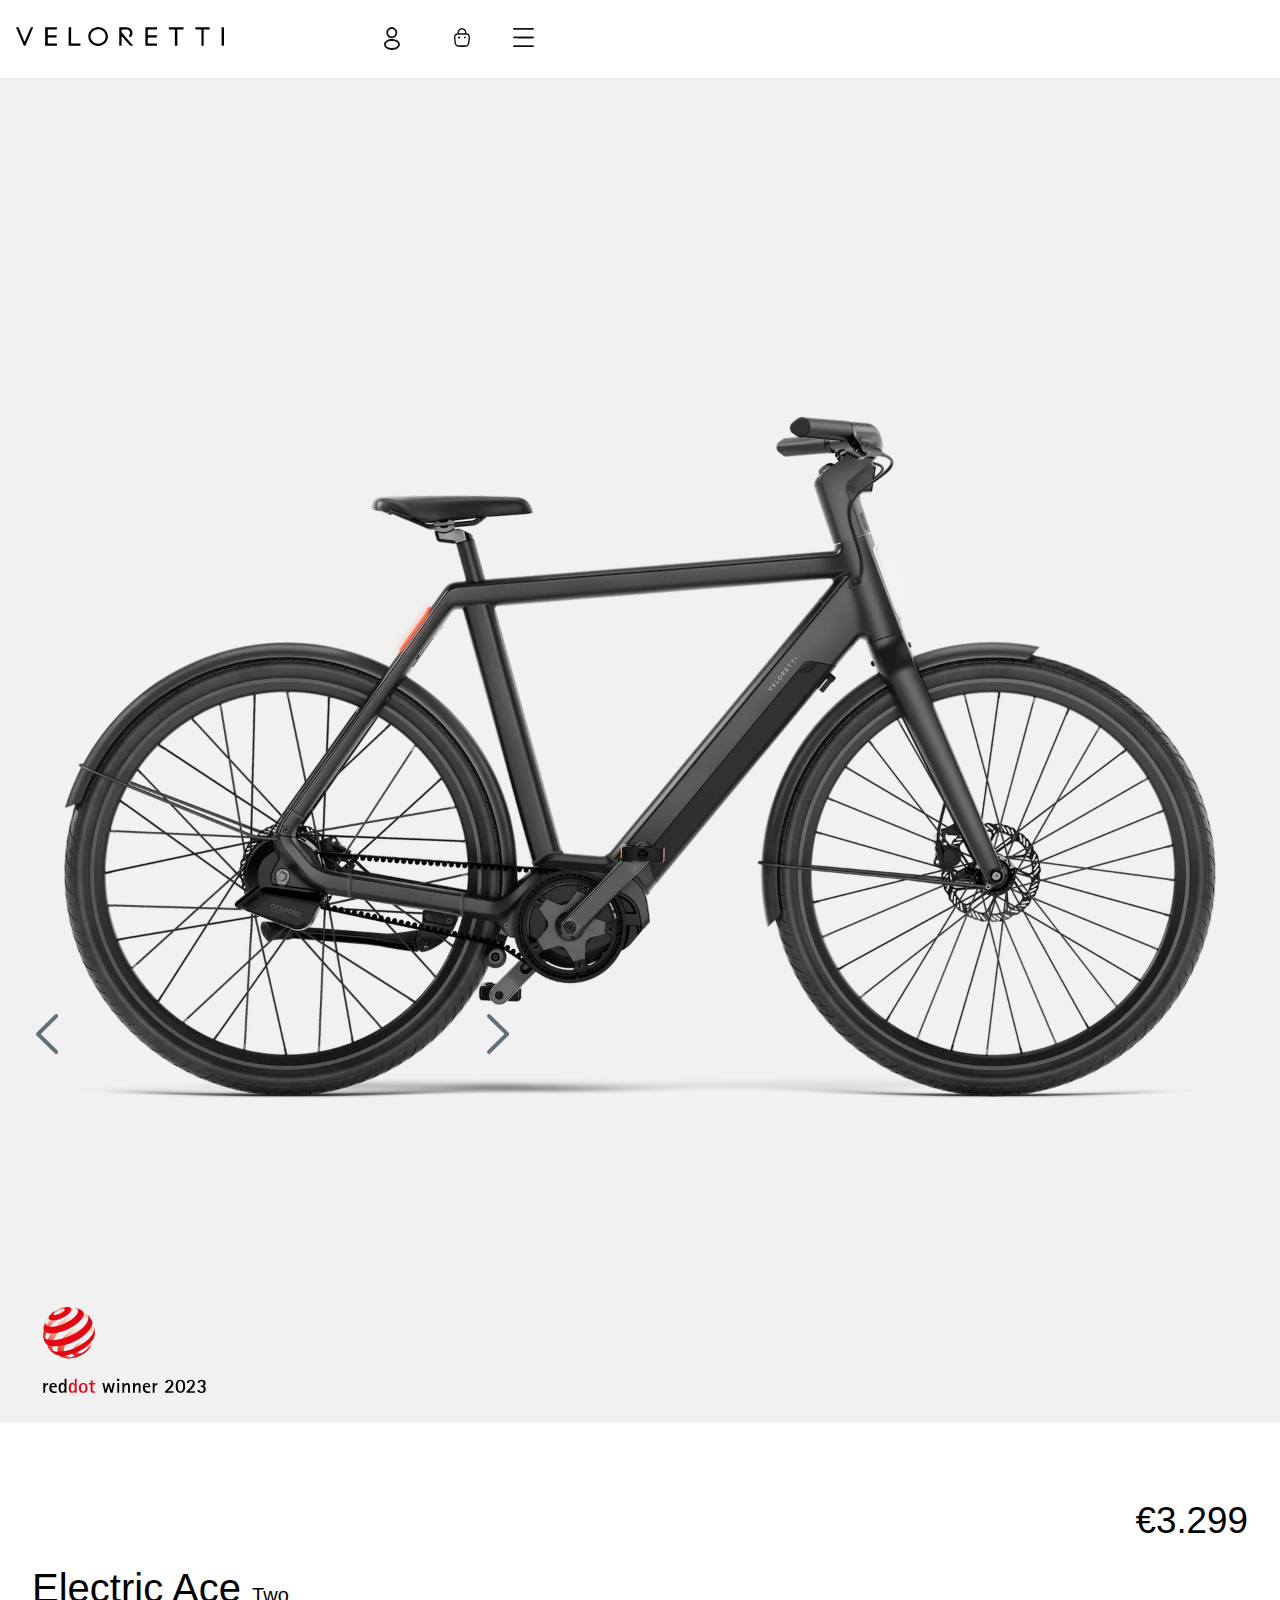
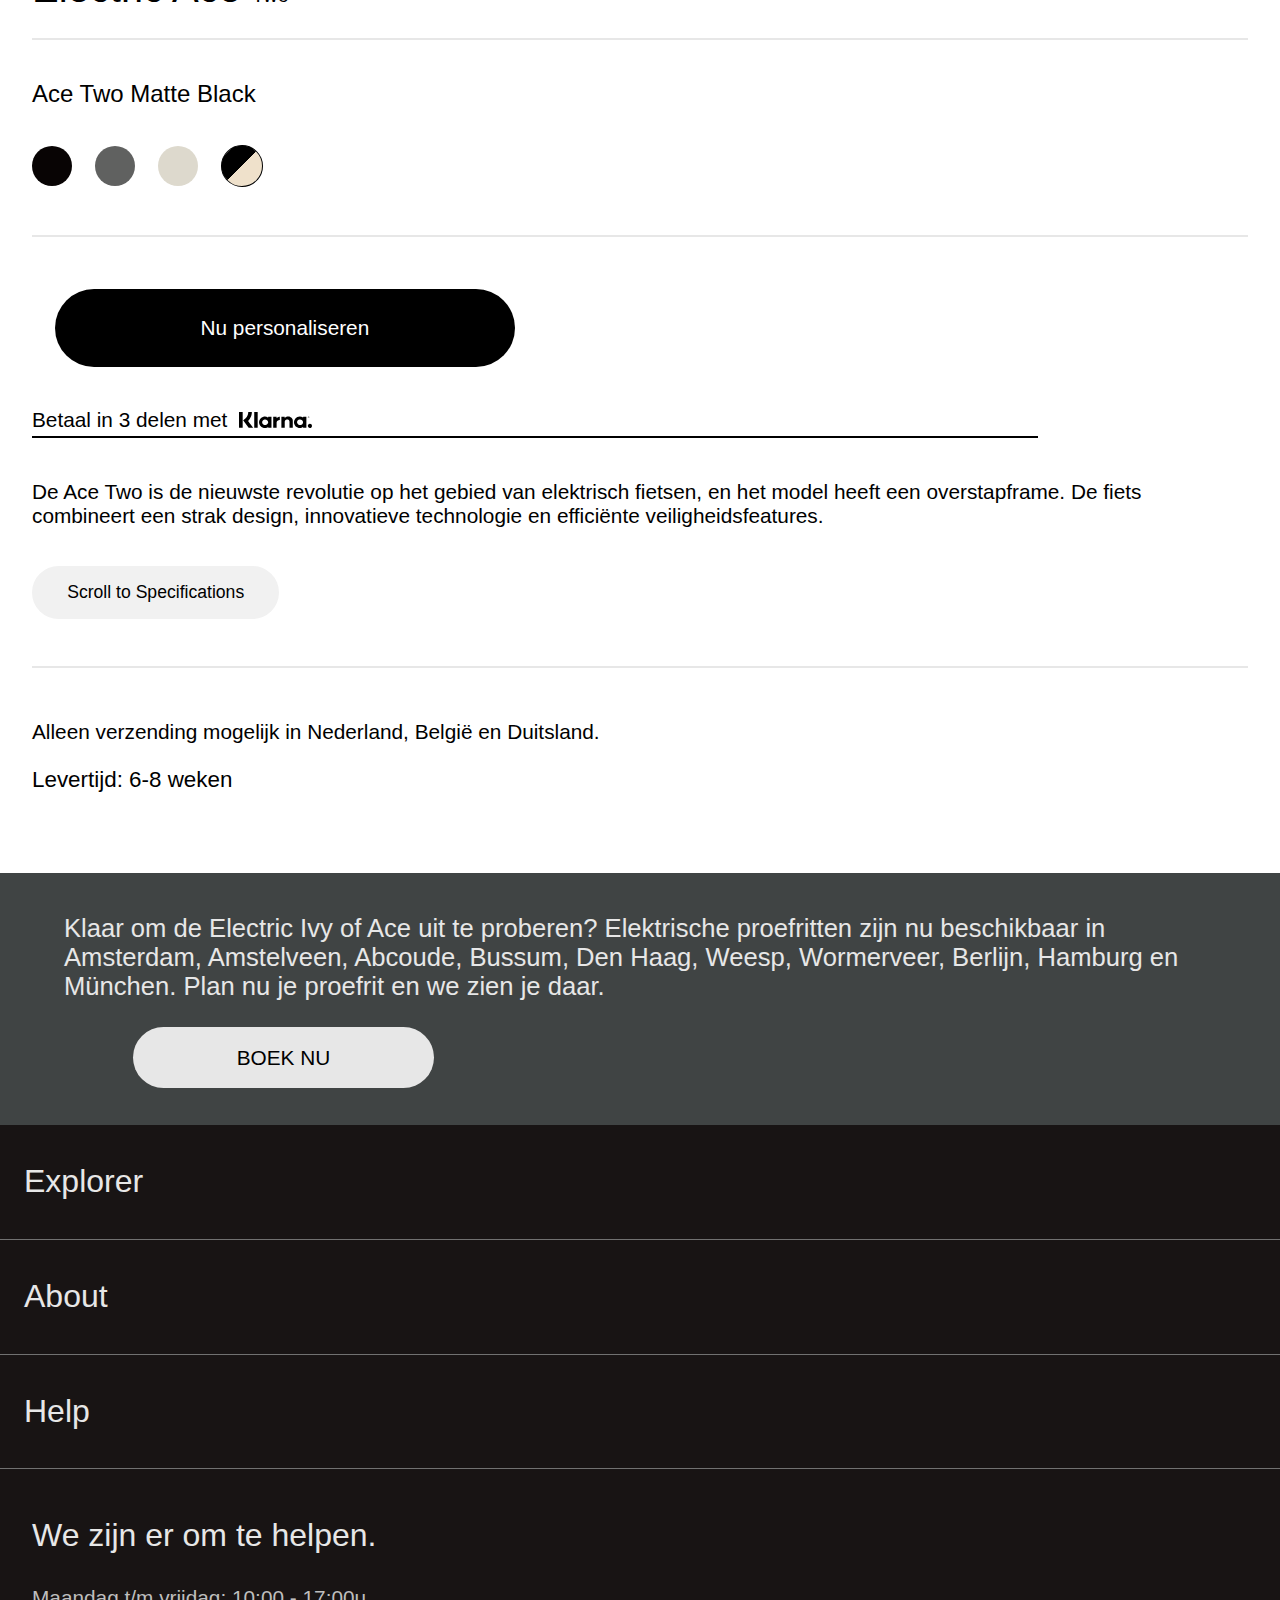
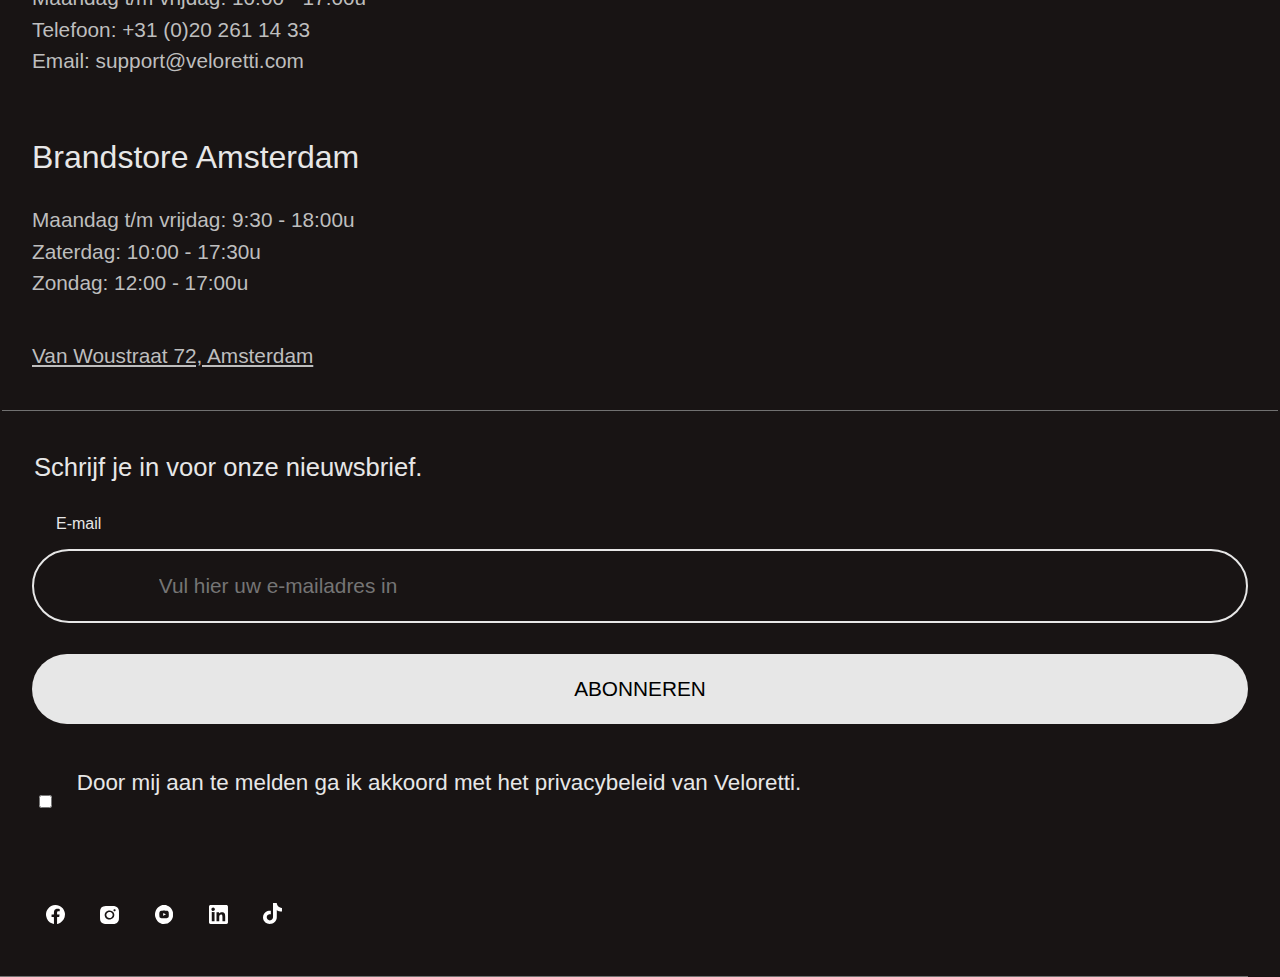
==== commit 13581053: "Add files via upload" ====
--- a/index.html
+++ b/index.html
@@ -88,7 +88,7 @@
 		</ul>
 
 		<button>Nu personaliseren</button>
-		<img src="images/laserkat.gif" alt="laserkat">
+		<img src="images/laserkat.gif" alt="laserkat" aria-label="laserkat" aria-expanded="false" aria-hidden="true">
 		
 		<p>Betaal in 3 delen met<img src="images/klarna-logo.svg" alt="klarna"></p>
 		<p>De Ace Two is de nieuwste revolutie op het gebied van elektrisch fietsen, en het model heeft een overstapframe. De fiets combineert een strak design, innovatieve technologie en efficiënte veiligheidsfeatures.</p>
@@ -133,12 +133,18 @@
 
 		<p>Van Woustraat 72, Amsterdam</p>
 
-		<form>
-			<p>Schrijf je in voor onze nieuwsbrief.</p>
-			<input type="text" value="Vul hier uw e-mailadres in">
+		<form id="nieuwsbrief-form">
+			<fieldset>
+			<legend>Schrijf je in voor onze nieuwsbrief.</legend>
+
+			<label for="nieuwsbrief-email">E-mail</label>
+			<input type="email" id="nieuwsbrief-email" placeholder="Vul hier uw e-mailadres in">
+			
 			<input type="submit" value="abonneren">
-			<input type="checkbox">
-			<p>Door mij aan te melden ga ik akkoord met het privacybeleid van Veloretti.</p>
+
+			<label for="privacybeleid">Door mij aan te melden ga ik akkoord met het privacybeleid van Veloretti.</label>
+			<input type="checkbox" id="privacybeleid">
+			</fieldset>
 		</form>
 
 		<ul>
--- a/styles/style.css
+++ b/styles/style.css
@@ -186,7 +186,6 @@
 }
 
 main > img:nth-of-type(3) {
-    display:none;
     width: 100%;
 }
 
@@ -215,6 +214,14 @@
 main > p:nth-of-type(5) {
     font-size: 1.4em;
     margin-bottom: 2.5em;
+}
+
+img[aria-expanded="false"] {
+    display: none;
+}
+
+img[aria-expanded="true"] {
+    display: block;
 }
 
   /****************/
@@ -416,7 +423,6 @@
     max-width: 100%;
     height: auto;
 }
-
   /*****************/
   /* DROPDOWN-MENU */
   /*****************/
@@ -480,13 +486,13 @@
   /***************/
   /* LOG IN FORM */
   /***************/
-
-main > h1 {
-margin-left: 3.5em;
-margin-right: 3.5em;
-margin-bottom: 1.5em;
-font-size: 3.2em;
-color: var(--color-text)
+main form legend {
+    margin-left: 3.5em;
+    margin-right: 3.5em;
+    margin-bottom: 1.3em;
+    margin-top:1.3em;
+    font-size: 3.2em;
+    color: var(--color-text)
 }
 
 main form {
@@ -509,41 +515,43 @@
     background-color: var(--loginpage-button);
 }
 
-main form input:nth-child(3) {
-    border-radius: 5em;
-    position: absolute;
-    margin-top: 12em;
-    margin-left: 1em;
-}
-
-main form input:nth-of-type(4) {
+main form input:nth-of-type(3) {
     background-color:transparent;
-    border:none;
-    text-transform: uppercase;
-    justify-content:flex-end;
-    color: var(--color-text);
-    font-size: 1.3em;
-    margin-top: .9em;
+    margin-top: .6em;
     margin-bottom: 2.5em;
-    margin-left: 14em;
-}
-
-main form input:nth-of-type(5), form input:nth-of-type(6) {
+    margin-right: 25em;
+}
+
+main form input:nth-of-type(4), form input:nth-of-type(5) {
     border-radius: 5em;
     border: 1px solid var(--loginpage-button-border);
     background-color: var(--loginpage-button);
     padding: 1.3em;
 }
 
-main form p {
+main form a {
     text-transform: uppercase;
-    justify-content:flex-end;
     color: var(--color-text);
-    margin-left: 2.5em;
-    margin-top: 11.8em;
-    margin-bottom: 2.5em;
+    margin-left: 15em;
+    margin-right: -10em;
+    margin-top: 13.8em;
     font-size: 1.3em;
     position: absolute;
+    text-decoration: none;
+    display: inline;
+}
+
+main form label:nth-of-type(1), main form label:nth-last-of-type(2){
+    margin-bottom: .5em;
+    font-size: 1em;
+}
+
+main form label:nth-of-type(3){
+    text-transform: uppercase;
+    position: absolute;
+    margin-left:2em;
+    margin-top: 13.8em;
+    font-size: 1.3em;
 }
 
   /**********/
@@ -591,7 +599,7 @@
 }
 
 footer form input:nth-of-type(3) {
-    margin-top: 27.5em;
+    margin-top: 21em;
     margin-left: .5em;
     position: absolute;
 }
@@ -623,25 +631,40 @@
     margin-top: 3em;
 }
 
-footer form p {
+footer form label {
     font-weight: 100;
     text-transform: none;
     color: #e7e7e7;
 }
 
-footer form p:nth-of-type(1) {
+footer form legend {
     font-size: 1.6em;
-    margin-top: 2.7em;
+    margin-top: 25.7em;
     margin-bottom: 1.3em;
-}
-
-footer form p:nth-of-type(2) {
+    color: #e7e7e7;
+}
+
+footer form label:nth-of-type(1) {
+    margin-bottom: 1em;
+    margin-left: 1.5em;
+}
+
+footer form label:nth-of-type(2) {
     font-size: 1.4em;
     position: relative;
     margin-left: 2em;
     margin-right: 2em;
     margin-bottom: 4em;
     margin-top: 0.2em;
+}
+
+fieldset {
+    padding: 0;
+    margin: 0;
+    margin-top: 3.5em;
+    border:none;
+    display: flex;
+    flex-direction: column
 }
 
 /* ul 1 */
